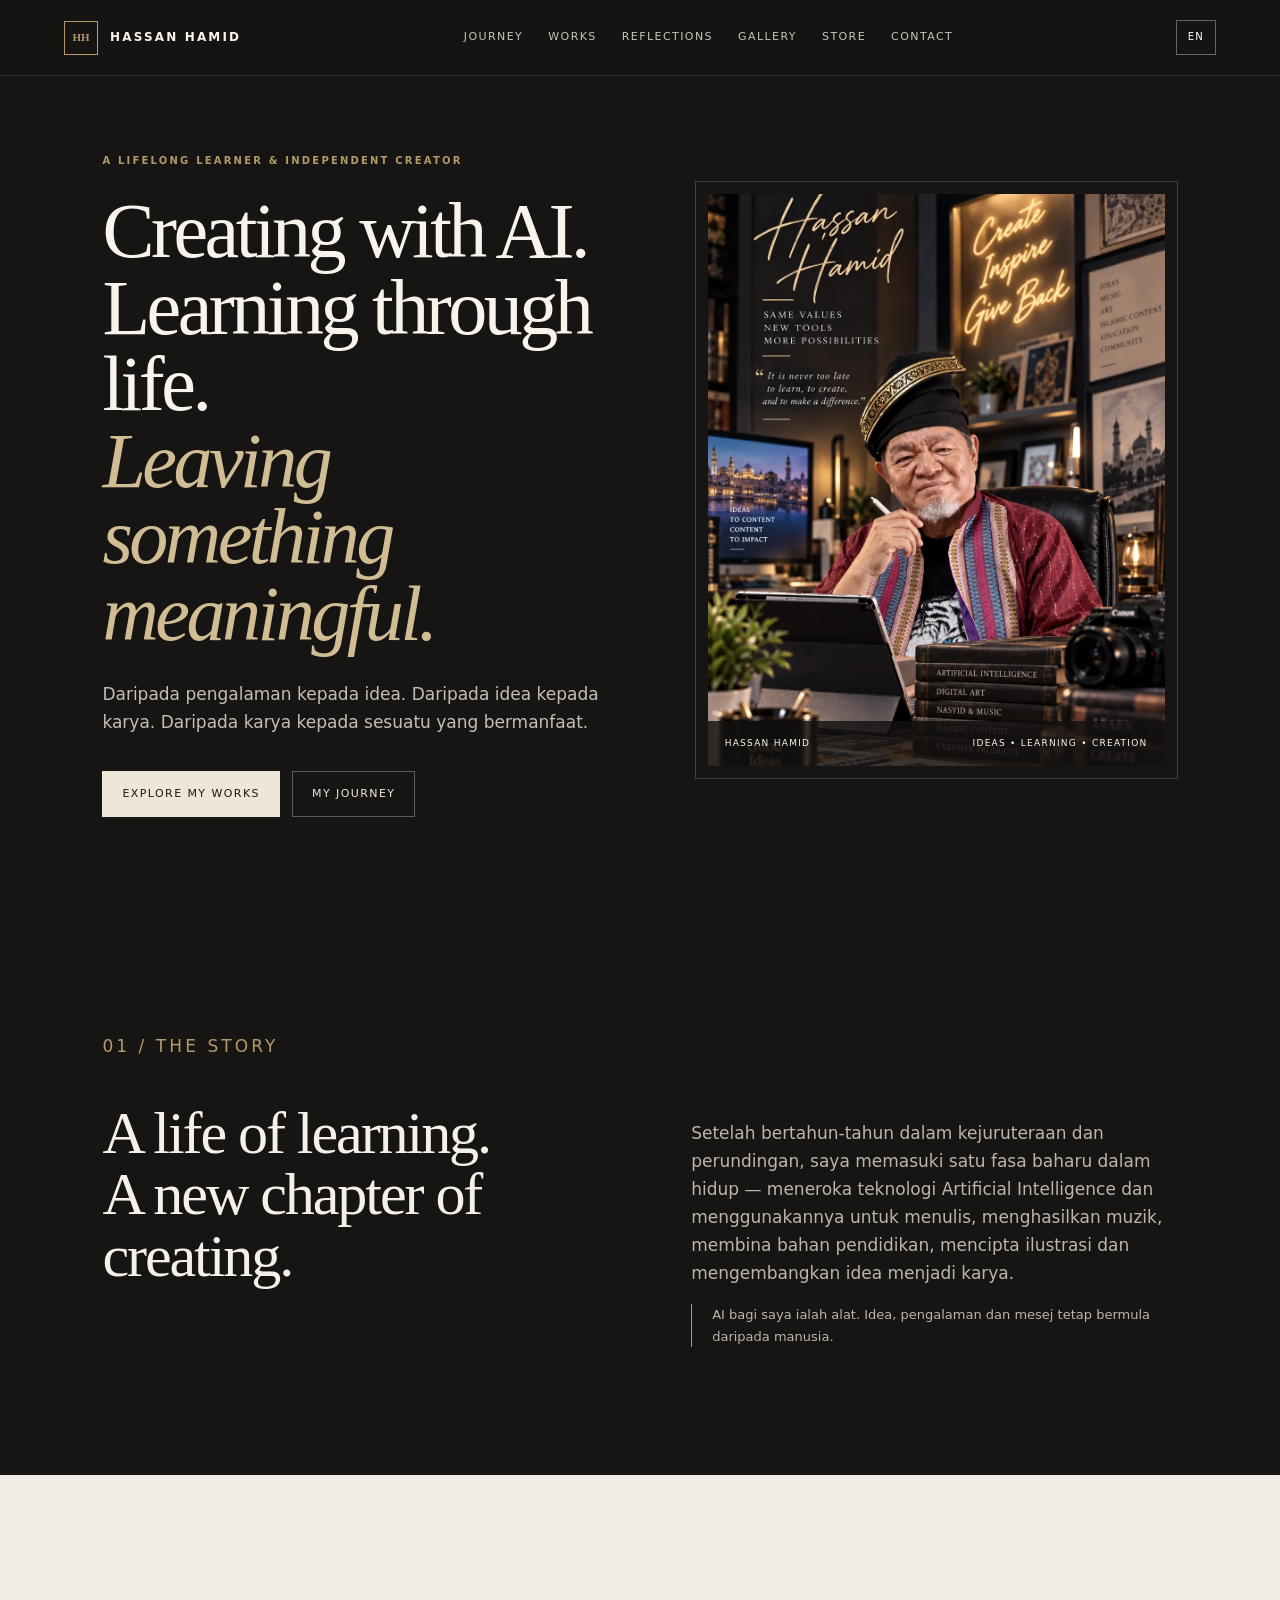
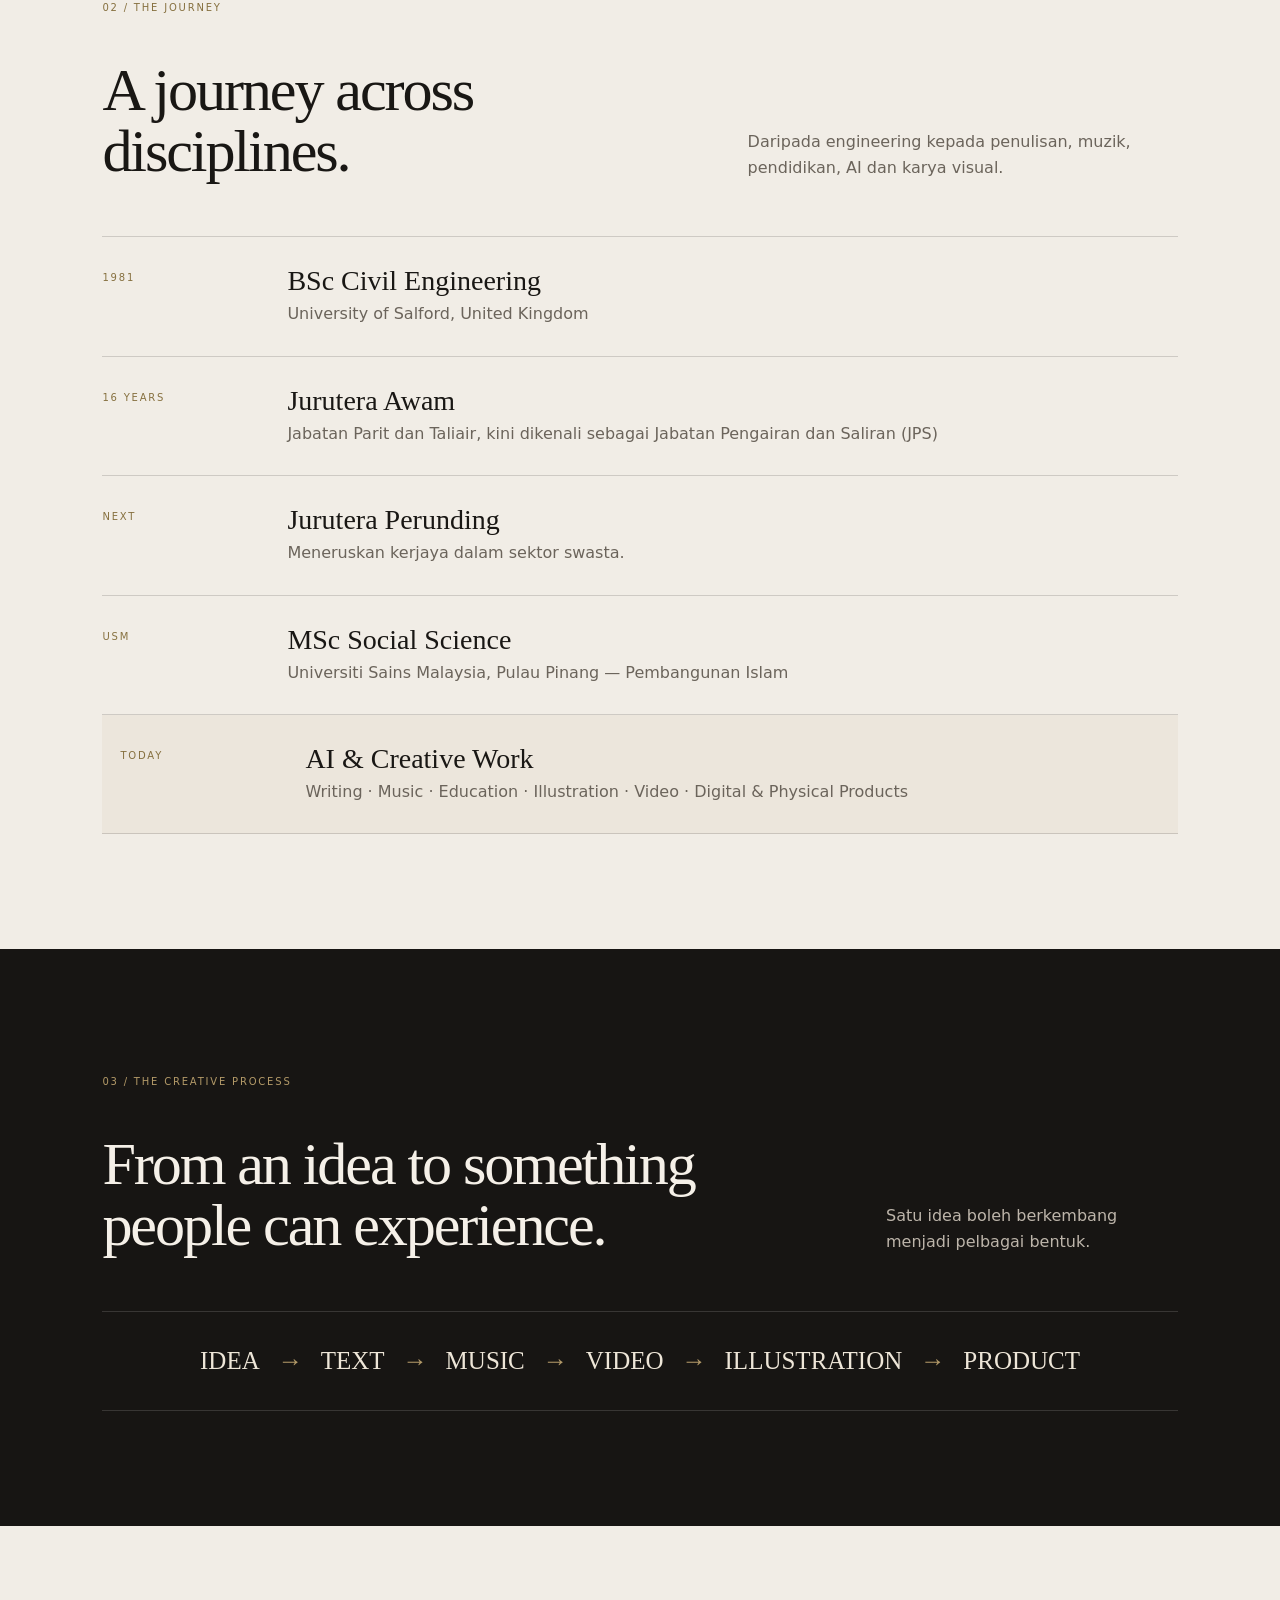
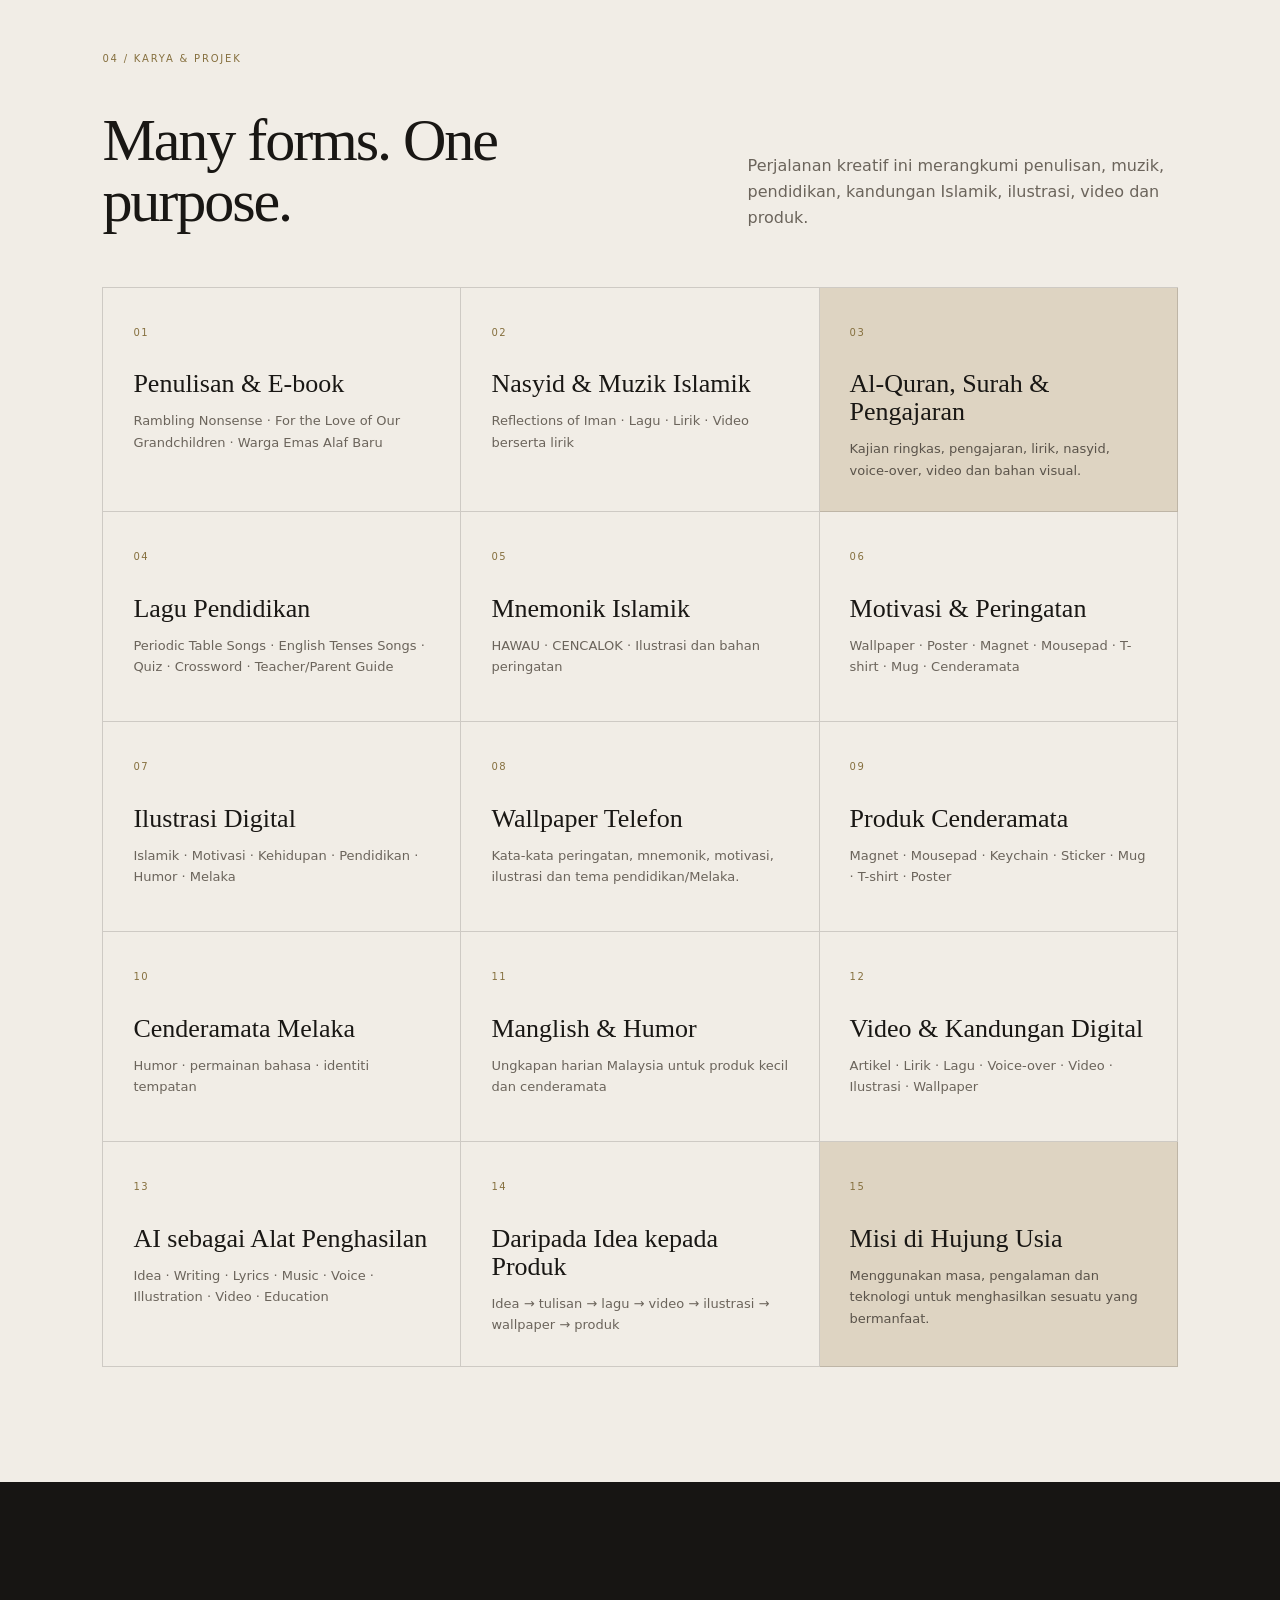
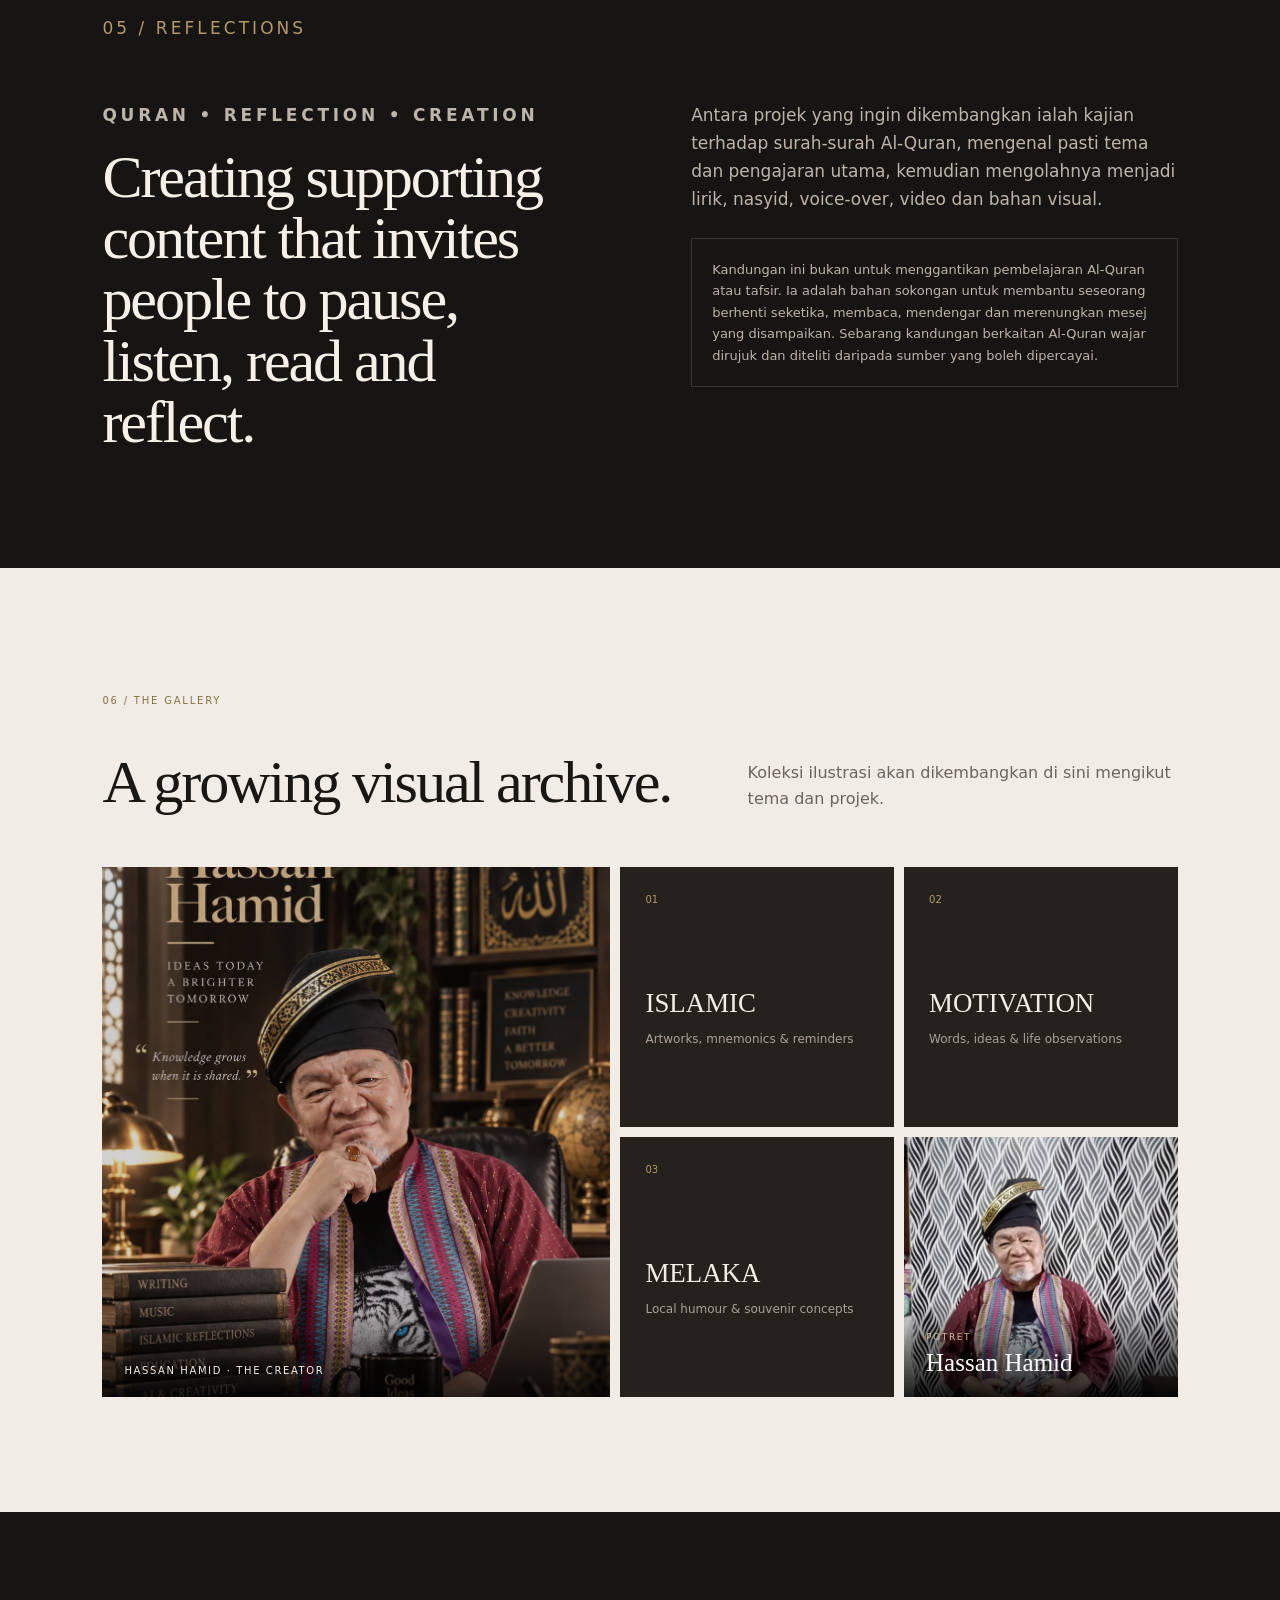
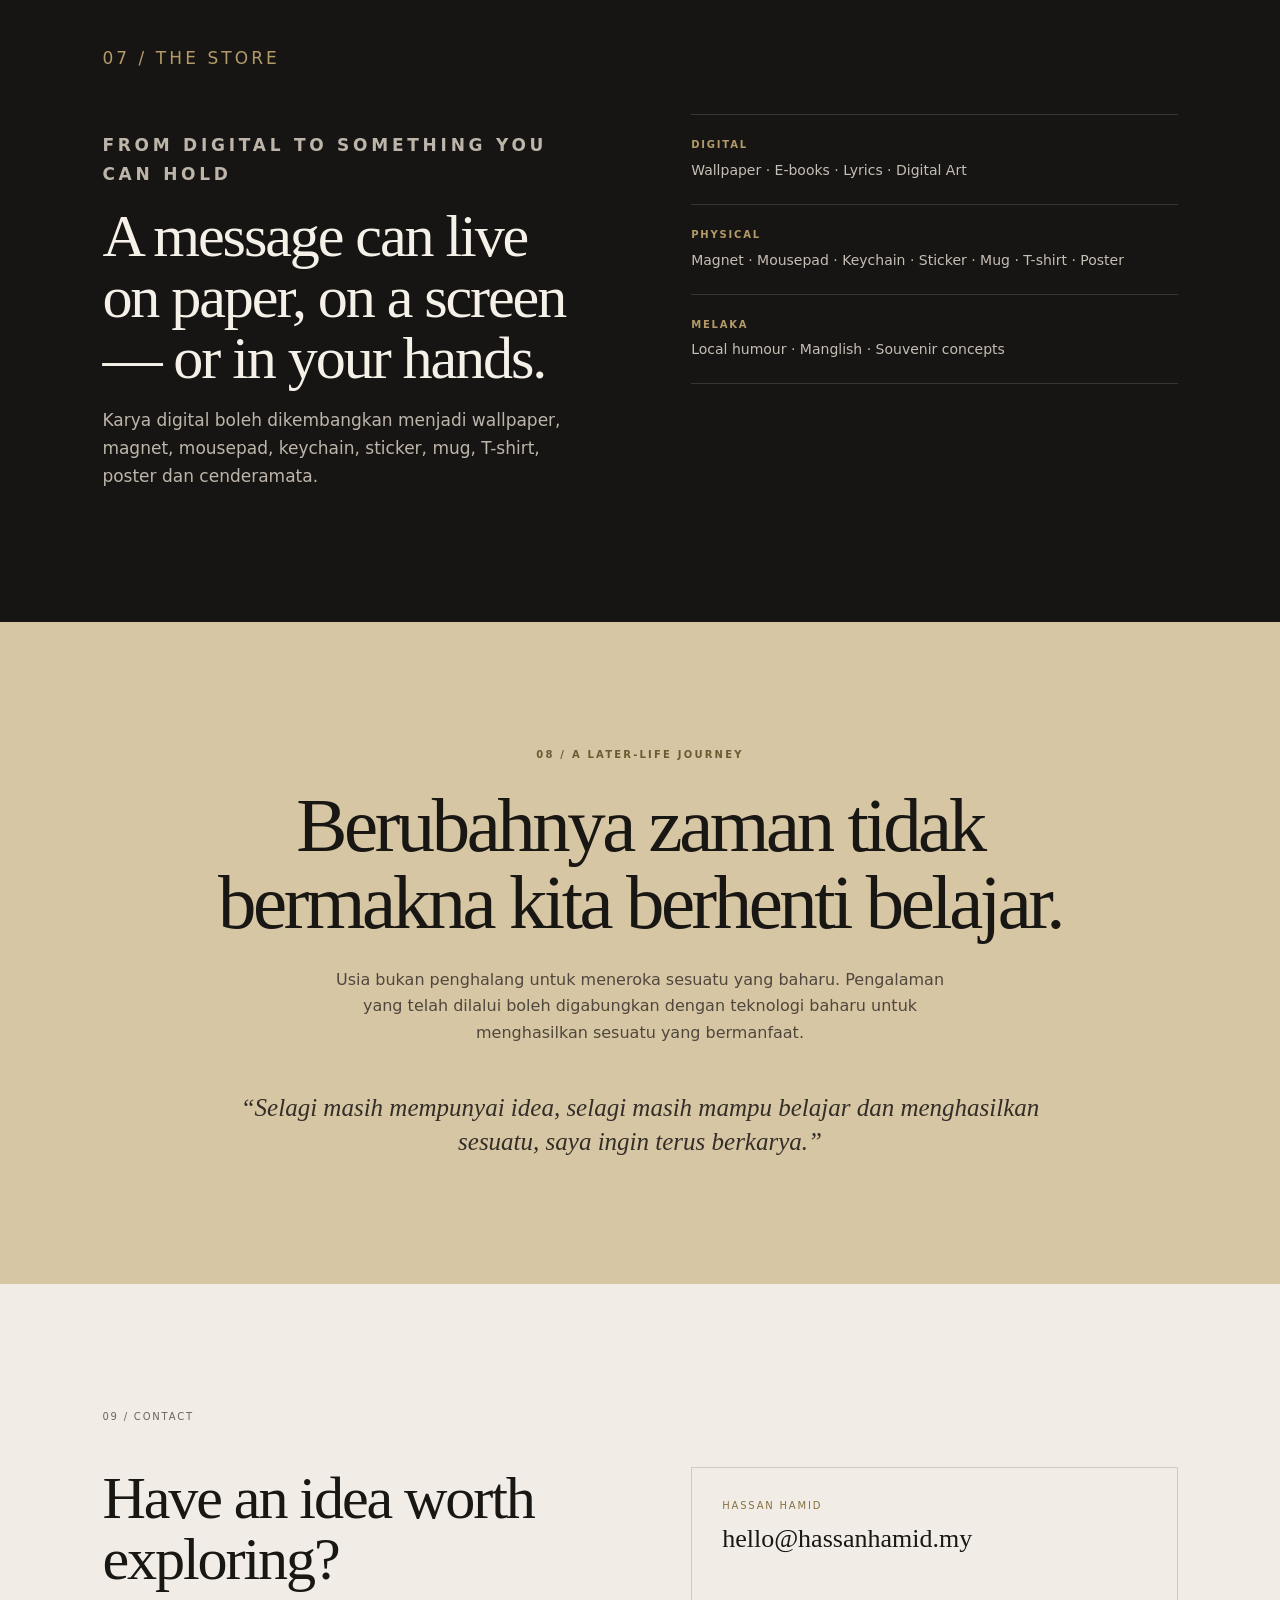
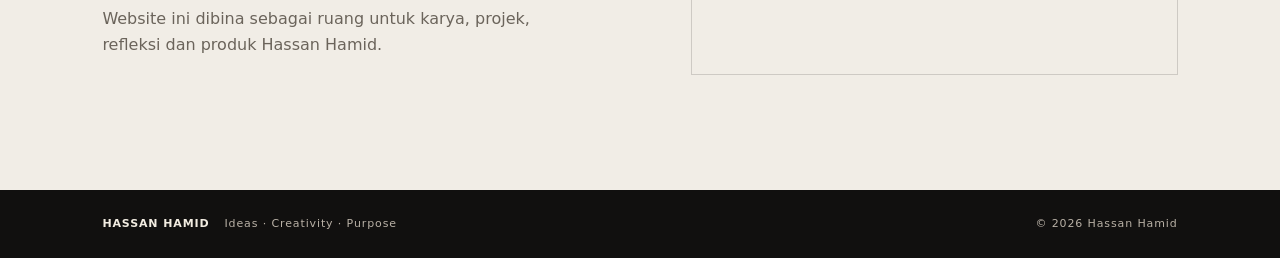
==== index.html @ bcdb4599 "Initial commit: hassanhamid.my static site Co-Authored-By: Claude Opus 5.5 <noreply@anthropic.com>" ====
<!doctype html>
<html lang="ms">
<head>
  <meta charset="utf-8">
  <meta name="viewport" content="width=device-width, initial-scale=1">
  <title>Hassan Hamid — Lifelong Learner &amp; Independent Creator</title>
  <meta name="description" content="A personal creative journey from engineering and lifelong learning to writing, music, Islamic reflections, AI-assisted creativity and meaningful products.">
  <meta name="theme-color" content="#171513">
  <meta name="author" content="Hassan Hamid">
  <link rel="canonical" href="https://hassanhamid.my/">
  <link rel="icon" href="assets/favicon.svg" type="image/svg+xml">

  <!-- Open Graph / social sharing -->
  <meta property="og:type" content="website">
  <meta property="og:site_name" content="Hassan Hamid">
  <meta property="og:title" content="Hassan Hamid — Lifelong Learner &amp; Independent Creator">
  <meta property="og:description" content="A personal creative journey from engineering and lifelong learning to writing, music, Islamic reflections, AI-assisted creativity and meaningful products.">
  <meta property="og:url" content="https://hassanhamid.my/">
  <meta property="og:image" content="https://hassanhamid.my/assets/og-image.jpg">
  <meta property="og:image:width" content="1200">
  <meta property="og:image:height" content="630">
  <meta property="og:image:alt" content="Hassan Hamid in his creative studio">
  <meta property="og:locale" content="ms_MY">
  <meta property="og:locale:alternate" content="en_GB">
  <meta name="twitter:card" content="summary_large_image">

  <link rel="stylesheet" href="styles.css">
  <script>document.documentElement.classList.add("js");</script>
  <script src="script.js" defer></script>
</head>
<body>
  <a class="skip-link" href="#main" data-i18n="skipLink">Langkau ke kandungan</a>

  <header class="site-header">
    <a class="brand" href="#top" aria-label="Hassan Hamid — Home">
      <span class="brand-mark" aria-hidden="true">HH</span>
      <span>HASSAN HAMID</span>
    </a>
    <nav class="nav" id="site-nav" aria-label="Main">
      <a href="#journey" data-i18n="navJourney">Journey</a>
      <a href="#works" data-i18n="navWorks">Works</a>
      <a href="#reflections" data-i18n="navReflections">Reflections</a>
      <a href="#gallery" data-i18n="navGallery">Gallery</a>
      <a href="#store" data-i18n="navStore">Store</a>
      <a href="#contact" data-i18n="navContact">Contact</a>
    </nav>
    <div class="header-actions">
      <button class="lang" id="langToggle" type="button" aria-label="Switch to English">EN</button>
      <button class="menu-toggle" id="menuToggle" type="button" aria-expanded="false" aria-controls="site-nav" aria-label="Open menu">
        <span></span><span></span>
      </button>
    </div>
  </header>

  <main id="main">
    <!-- ============ HERO ============ -->
    <section class="hero" id="top" aria-labelledby="hero-title">
      <div class="hero-copy reveal">
        <p class="eyebrow" data-i18n="heroEyebrow">A LIFELONG LEARNER &amp; INDEPENDENT CREATOR</p>
        <h1 id="hero-title" data-i18n="heroTitle">Creating with AI.<br>Learning through life.<br><em>Leaving something meaningful.</em></h1>
        <p class="hero-lead" data-i18n="heroLead">Daripada pengalaman kepada idea. Daripada idea kepada karya. Daripada karya kepada sesuatu yang bermanfaat.</p>
        <div class="hero-actions">
          <a class="btn btn-primary" href="#works" data-i18n="exploreWorks">Explore My Works</a>
          <a class="btn btn-ghost" href="#journey" data-i18n="myJourney">My Journey</a>
        </div>
      </div>
      <figure class="hero-portrait reveal">
        <div class="portrait-frame">
          <picture>
            <source srcset="assets/hassan-creative-studio.webp" type="image/webp">
            <img src="assets/hassan-creative-studio.png" width="1024" height="1536" fetchpriority="high"
                 alt="Hassan Hamid seated at his desk in a creative studio, holding a stylus, surrounded by books, a laptop and framed artwork"
                 data-i18n-alt="altHero">
          </picture>
          <figcaption class="portrait-caption">
            <span>HASSAN HAMID</span>
            <span data-i18n="portraitCaption">Ideas • Learning • Creation</span>
          </figcaption>
        </div>
      </figure>
    </section>

    <!-- ============ 01 · STORY ============ -->
    <section class="statement section-dark reveal" aria-labelledby="story-title">
      <p class="section-label">01 / <span data-i18n="labelStory">THE STORY</span></p>
      <div class="statement-grid">
        <h2 id="story-title" data-i18n="storyTitle">A life of learning.<br>A new chapter of creating.</h2>
        <div>
          <p data-i18n="storyText">Setelah bertahun-tahun dalam kejuruteraan dan perundingan, saya memasuki satu fasa baharu dalam hidup — meneroka teknologi Artificial Intelligence dan menggunakannya untuk menulis, menghasilkan muzik, membina bahan pendidikan, mencipta ilustrasi dan mengembangkan idea menjadi karya.</p>
          <p class="small-note" data-i18n="storyNote">AI bagi saya ialah alat. Idea, pengalaman dan mesej tetap bermula daripada manusia.</p>
        </div>
      </div>
    </section>

    <!-- ============ 02 · JOURNEY ============ -->
    <section class="section" id="journey" aria-labelledby="journey-title">
      <p class="section-label">02 / <span data-i18n="labelJourney">THE JOURNEY</span></p>
      <div class="section-heading">
        <h2 id="journey-title" data-i18n="journeyTitle">A journey across disciplines.</h2>
        <p data-i18n="journeyIntro">Daripada engineering kepada penulisan, muzik, pendidikan, AI dan karya visual.</p>
      </div>
      <!-- To add a milestone: copy one <li class="timeline-item"> and add its keys in script.js -->
      <ol class="timeline">
        <li class="timeline-item">
          <span class="year">1981</span>
          <div><h3>BSc Civil Engineering</h3><p>University of Salford, United Kingdom</p></div>
        </li>
        <li class="timeline-item">
          <span class="year" data-i18n="t2Year">16 YEARS</span>
          <div><h3 data-i18n="t2Title">Jurutera Awam</h3><p data-i18n="t2Desc">Jabatan Parit dan Taliair, kini dikenali sebagai Jabatan Pengairan dan Saliran (JPS)</p></div>
        </li>
        <li class="timeline-item">
          <span class="year" data-i18n="t3Year">NEXT</span>
          <div><h3 data-i18n="t3Title">Jurutera Perunding</h3><p data-i18n="consultingDesc">Meneruskan kerjaya dalam sektor swasta.</p></div>
        </li>
        <li class="timeline-item">
          <span class="year">USM</span>
          <div><h3>MSc Social Science</h3><p data-i18n="t4Desc">Universiti Sains Malaysia, Pulau Pinang — Pembangunan Islam</p></div>
        </li>
        <li class="timeline-item current">
          <span class="year" data-i18n="t5Year">TODAY</span>
          <div><h3>AI &amp; Creative Work</h3><p>Writing · Music · Education · Illustration · Video · Digital &amp; Physical Products</p></div>
        </li>
      </ol>
    </section>

    <!-- ============ 03 · PROCESS ============ -->
    <section class="process section-dark reveal" aria-labelledby="process-title">
      <p class="section-label">03 / <span data-i18n="labelProcess">THE CREATIVE PROCESS</span></p>
      <div class="section-heading">
        <h2 id="process-title" data-i18n="processTitle">From an idea to something people can experience.</h2>
        <p data-i18n="processIntro">Satu idea boleh berkembang menjadi pelbagai bentuk.</p>
      </div>
      <p class="process-line" aria-label="Idea, Text, Music, Video, Illustration, Product">
        <span>IDEA</span><i aria-hidden="true">→</i><span>TEXT</span><i aria-hidden="true">→</i><span>MUSIC</span><i aria-hidden="true">→</i><span>VIDEO</span><i aria-hidden="true">→</i><span>ILLUSTRATION</span><i aria-hidden="true">→</i><span>PRODUCT</span>
      </p>
    </section>

    <!-- ============ 04 · WORKS ============ -->
    <section class="section" id="works" aria-labelledby="works-title">
      <p class="section-label">04 / <span data-i18n="labelWorks">KARYA &amp; PROJEK</span></p>
      <div class="section-heading">
        <h2 id="works-title" data-i18n="worksTitle">Many forms. One purpose.</h2>
        <p data-i18n="worksIntro">Perjalanan kreatif ini merangkumi penulisan, muzik, pendidikan, kandungan Islamik, ilustrasi, video dan produk.</p>
      </div>
      <!--
        To add a work card, copy one <article class="work-card"> block, give it the next number,
        and add its keys (e.g. w16, w16p) to BOTH languages in script.js.
        Add class="featured" to highlight a card. Optional link inside the card:
        <a class="work-link" href="works/example.html" data-i18n="viewProject">Lihat projek</a>
      -->
      <div class="work-grid">
        <article class="work-card"><span>01</span><h3 data-i18n="w1">Penulisan &amp; E-book</h3><p>Rambling Nonsense · For the Love of Our Grandchildren · Warga Emas Alaf Baru</p></article>
        <article class="work-card"><span>02</span><h3 data-i18n="w2">Nasyid &amp; Muzik Islamik</h3><p data-i18n="w2p">Reflections of Iman · Lagu · Lirik · Video berserta lirik</p></article>
        <article class="work-card featured"><span>03</span><h3 data-i18n="w3">Al-Quran, Surah &amp; Pengajaran</h3><p data-i18n="w3p">Kajian ringkas, pengajaran, lirik, nasyid, voice-over, video dan bahan visual.</p></article>
        <article class="work-card"><span>04</span><h3 data-i18n="w4">Lagu Pendidikan</h3><p>Periodic Table Songs · English Tenses Songs · Quiz · Crossword · Teacher/Parent Guide</p></article>
        <article class="work-card"><span>05</span><h3 data-i18n="w5">Mnemonik Islamik</h3><p data-i18n="w5p">HAWAU · CENCALOK · Ilustrasi dan bahan peringatan</p></article>
        <article class="work-card"><span>06</span><h3 data-i18n="w6">Motivasi &amp; Peringatan</h3><p data-i18n="w6p">Wallpaper · Poster · Magnet · Mousepad · T-shirt · Mug · Cenderamata</p></article>
        <article class="work-card"><span>07</span><h3 data-i18n="w7">Ilustrasi Digital</h3><p data-i18n="w7p">Islamik · Motivasi · Kehidupan · Pendidikan · Humor · Melaka</p></article>
        <article class="work-card"><span>08</span><h3 data-i18n="w8">Wallpaper Telefon</h3><p data-i18n="w8p">Kata-kata peringatan, mnemonik, motivasi, ilustrasi dan tema pendidikan/Melaka.</p></article>
        <article class="work-card"><span>09</span><h3 data-i18n="w9">Produk Cenderamata</h3><p>Magnet · Mousepad · Keychain · Sticker · Mug · T-shirt · Poster</p></article>
        <article class="work-card"><span>10</span><h3 data-i18n="w10">Cenderamata Melaka</h3><p data-i18n="w10p">Humor · permainan bahasa · identiti tempatan</p></article>
        <article class="work-card"><span>11</span><h3 data-i18n="w11">Manglish &amp; Humor</h3><p data-i18n="w11p">Ungkapan harian Malaysia untuk produk kecil dan cenderamata</p></article>
        <article class="work-card"><span>12</span><h3 data-i18n="w12">Video &amp; Kandungan Digital</h3><p data-i18n="w12p">Artikel · Lirik · Lagu · Voice-over · Video · Ilustrasi · Wallpaper</p></article>
        <article class="work-card"><span>13</span><h3 data-i18n="w13">AI sebagai Alat Penghasilan</h3><p>Idea · Writing · Lyrics · Music · Voice · Illustration · Video · Education</p></article>
        <article class="work-card"><span>14</span><h3 data-i18n="w14">Daripada Idea kepada Produk</h3><p data-i18n="w14p">Idea → tulisan → lagu → video → ilustrasi → wallpaper → produk</p></article>
        <article class="work-card featured"><span>15</span><h3 data-i18n="w15">Misi di Hujung Usia</h3><p data-i18n="w15p">Menggunakan masa, pengalaman dan teknologi untuk menghasilkan sesuatu yang bermanfaat.</p></article>
      </div>
    </section>

    <!-- ============ 05 · REFLECTIONS ============ -->
    <section class="reflection section-dark reveal" id="reflections" aria-labelledby="reflection-title">
      <p class="section-label">05 / <span data-i18n="labelReflection">REFLECTIONS</span></p>
      <div class="reflection-grid">
        <div>
          <p class="eyebrow">QURAN • REFLECTION • CREATION</p>
          <h2 id="reflection-title" data-i18n="reflectionTitle">Creating supporting content that invites people to pause, listen, read and reflect.</h2>
        </div>
        <div>
          <p data-i18n="reflectionText">Antara projek yang ingin dikembangkan ialah kajian terhadap surah-surah Al-Quran, mengenal pasti tema dan pengajaran utama, kemudian mengolahnya menjadi lirik, nasyid, voice-over, video dan bahan visual.</p>
          <div class="notice" role="note" data-i18n="reflectionNotice">Kandungan ini bukan untuk menggantikan pembelajaran Al-Quran atau tafsir. Ia adalah bahan sokongan untuk membantu seseorang berhenti seketika, membaca, mendengar dan merenungkan mesej yang disampaikan. Sebarang kandungan berkaitan Al-Quran wajar dirujuk dan diteliti daripada sumber yang boleh dipercayai.</div>
        </div>
      </div>
    </section>

    <!-- ============ 06 · GALLERY ============ -->
    <section class="section" id="gallery" aria-labelledby="gallery-title">
      <p class="section-label">06 / <span data-i18n="labelGallery">THE GALLERY</span></p>
      <div class="section-heading">
        <h2 id="gallery-title" data-i18n="galleryTitle">A growing visual archive.</h2>
        <p data-i18n="galleryIntro">Koleksi ilustrasi akan dikembangkan di sini mengikut tema dan projek.</p>
      </div>
      <div class="gallery-placeholder">
        <figure class="gallery-tile portrait-tile">
          <picture>
            <source srcset="assets/hassan-classic-study.webp" type="image/webp">
            <img src="assets/hassan-classic-study.png" width="1024" height="1536" loading="lazy" decoding="async"
                 alt="Hassan Hamid at a wooden desk in a classic study, with books, a desk lamp and Islamic calligraphy behind him"
                 data-i18n-alt="altStudy">
          </picture>
          <figcaption>HASSAN HAMID · THE CREATOR</figcaption>
        </figure>
        <div class="gallery-tile"><div class="tile-number">01</div><h3>ISLAMIC</h3><p>Artworks, mnemonics &amp; reminders</p></div>
        <div class="gallery-tile"><div class="tile-number">02</div><h3>MOTIVATION</h3><p>Words, ideas &amp; life observations</p></div>
        <div class="gallery-tile"><div class="tile-number">03</div><h3>MELAKA</h3><p>Local humour &amp; souvenir concepts</p></div>
        <figure class="gallery-tile image-tile">
          <picture>
            <source srcset="assets/hassan-hamid.webp" type="image/webp">
            <img src="assets/hassan-hamid.jpg" width="1200" height="1600" loading="lazy" decoding="async"
                 alt="Photograph of Hassan Hamid wearing a songkok and a batik-trimmed jacket"
                 data-i18n-alt="altPortrait">
          </picture>
          <figcaption class="image-overlay"><small data-i18n="portraitLabel">POTRET</small><strong>Hassan Hamid</strong></figcaption>
        </figure>
      </div>
    </section>

    <!-- ============ 07 · STORE ============ -->
    <section class="store section-dark reveal" id="store" aria-labelledby="store-title">
      <p class="section-label">07 / <span data-i18n="labelStore">THE STORE</span></p>
      <div class="store-grid">
        <div>
          <p class="eyebrow">FROM DIGITAL TO SOMETHING YOU CAN HOLD</p>
          <h2 id="store-title" data-i18n="storeTitle">A message can live on paper, on a screen — or in your hands.</h2>
          <p data-i18n="storeText">Karya digital boleh dikembangkan menjadi wallpaper, magnet, mousepad, keychain, sticker, mug, T-shirt, poster dan cenderamata.</p>
        </div>
        <dl class="store-list">
          <div><dt>DIGITAL</dt><dd>Wallpaper · E-books · Lyrics · Digital Art</dd></div>
          <div><dt>PHYSICAL</dt><dd>Magnet · Mousepad · Keychain · Sticker · Mug · T-shirt · Poster</dd></div>
          <div><dt>MELAKA</dt><dd>Local humour · Manglish · Souvenir concepts</dd></div>
        </dl>
      </div>

      <!--
        STORE-READY: product cards go here. The grid stays hidden while empty.
        Copy this template for each real product (no prices or links until confirmed):

        <article class="product-card" data-category="physical">
          <img src="assets/products/example.webp" alt="Describe the product" loading="lazy" width="800" height="800">
          <div class="product-card-body">
            <small>Magnet</small>
            <h3>Product name</h3>
            <p>Short description.</p>
            <a href="https://link-to-shop" rel="noopener">View product</a>
          </div>
        </article>
      -->
      <div class="product-grid" id="store-products"></div>
    </section>

    <!-- ============ 08 · LEGACY ============ -->
    <section class="legacy reveal" aria-labelledby="legacy-title">
      <div class="legacy-inner">
        <p class="eyebrow">08 / A LATER-LIFE JOURNEY</p>
        <h2 id="legacy-title" data-i18n="legacyTitle">Berubahnya zaman tidak bermakna kita berhenti belajar.</h2>
        <p data-i18n="legacyText">Usia bukan penghalang untuk meneroka sesuatu yang baharu. Pengalaman yang telah dilalui boleh digabungkan dengan teknologi baharu untuk menghasilkan sesuatu yang bermanfaat.</p>
        <blockquote class="legacy-quote" data-i18n="legacyQuote">“Selagi masih mempunyai idea, selagi masih mampu belajar dan menghasilkan sesuatu, saya ingin terus berkarya.”</blockquote>
      </div>
    </section>

    <!-- ============ 09 · CONTACT ============ -->
    <section class="contact section" id="contact" aria-labelledby="contact-title">
      <p class="section-label">09 / <span data-i18n="labelContact">CONTACT</span></p>
      <div class="contact-grid">
        <div>
          <h2 id="contact-title" data-i18n="contactTitle">Have an idea worth exploring?</h2>
          <p data-i18n="contactText">Website ini dibina sebagai ruang untuk karya, projek, refleksi dan produk Hassan Hamid.</p>
        </div>
        <!-- TODO: hello@hassanhamid.my is a temporary placeholder. Replace with the confirmed email
             in the two places below (href + text). Add social links here only once confirmed. -->
        <address class="contact-card">
          <span>HASSAN HAMID</span>
          <a href="mailto:hello@hassanhamid.my">hello@hassanhamid.my</a>
        </address>
      </div>
    </section>
  </main>

  <footer class="footer">
    <div><strong>HASSAN HAMID</strong><span data-i18n="footerText">Ideas · Creativity · Purpose</span></div>
    <div>© <span id="year">2026</span> Hassan Hamid</div>
  </footer>
</body>
</html>
---- styles.css ----
/* ==========================================================================
   Hassan Hamid — styles.css
   Editorial · classic · digital gallery · personal legacy.
   Values are carried over from the approved build; only accessibility,
   mobile navigation and image handling have been added.
   ========================================================================== */

:root {
  --bg: #f1ede6;
  --paper: #faf8f3;
  --ink: #191714;
  --muted: #6b645b;          /* slightly deepened from #766f66 for AA contrast */
  --dark: #171513;
  --dark2: #211e1a;
  --gold: #b39a68;           /* gold on dark backgrounds */
  --gold-ink: #86703f;       /* gold for small text on ivory backgrounds */
  --gold-soft: #d0bd94;
  --line: rgba(25, 23, 20, .16);
  --lightline: rgba(255, 255, 255, .14);
  --header-h: 76px;
  --serif: Georgia, "Times New Roman", serif;
  --sans: Inter, ui-sans-serif, system-ui, -apple-system, BlinkMacSystemFont, "Segoe UI", sans-serif;
}

/* ---------- Base ---------- */
*, *::before, *::after { box-sizing: border-box; }
html { scroll-behavior: smooth; scroll-padding-top: var(--header-h); }
body {
  margin: 0;
  background: var(--bg);
  color: var(--ink);
  font-family: var(--sans);
  line-height: 1.65;
  -webkit-text-size-adjust: 100%;
}
a { color: inherit; text-decoration: none; }
img { max-width: 100%; display: block; }
picture { display: contents; }
body.menu-open { overflow: hidden; }

/* ---------- Accessibility ---------- */
.skip-link {
  position: absolute; left: 16px; top: -60px; z-index: 50;
  background: var(--gold); color: var(--dark);
  padding: 10px 16px; font-size: 12px; letter-spacing: .12em; text-transform: uppercase;
}
.skip-link:focus { top: 12px; }
:focus-visible { outline: 2px solid var(--gold); outline-offset: 3px; }
.section :focus-visible, .contact :focus-visible, .legacy :focus-visible { outline-color: var(--gold-ink); }
.visually-hidden {
  position: absolute !important; width: 1px; height: 1px; padding: 0; margin: -1px;
  overflow: hidden; clip: rect(0 0 0 0); white-space: nowrap; border: 0;
}

/* ---------- Header & navigation ---------- */
.site-header {
  position: fixed; z-index: 20; top: 0; left: 0; right: 0;
  height: var(--header-h);
  display: flex; align-items: center; justify-content: space-between; gap: 20px;
  padding: 0 5vw;
  background: rgba(23, 21, 19, .93);
  color: #f8f4ec;
  border-bottom: 1px solid rgba(255, 255, 255, .1);
  backdrop-filter: blur(14px);
  -webkit-backdrop-filter: blur(14px);
}
.brand { display: flex; gap: 12px; align-items: center; font-size: 12px; letter-spacing: .18em; font-weight: 700; }
.brand-mark {
  width: 34px; height: 34px; border: 1px solid var(--gold);
  display: grid; place-items: center;
  font-family: var(--serif); font-size: 11px; letter-spacing: 0; color: var(--gold);
}
.nav { display: flex; gap: 25px; font-size: 11px; text-transform: uppercase; letter-spacing: .13em; }
.nav a { opacity: .78; transition: opacity .2s, color .2s; }
.nav a:hover, .nav a:focus-visible { opacity: 1; color: #d7c59e; }
.header-actions { display: flex; align-items: center; gap: 10px; }
.lang {
  background: none; border: 1px solid rgba(255, 255, 255, .35); color: #fff;
  padding: 8px 11px; font: inherit; font-size: 10px; letter-spacing: .12em; cursor: pointer;
}
.lang:hover { border-color: var(--gold); color: #d7c59e; }

/* Mobile menu toggle (hidden on desktop) */
.menu-toggle {
  display: none;
  width: 40px; height: 34px; padding: 0;
  background: none; border: 1px solid rgba(255, 255, 255, .35); cursor: pointer;
  position: relative;
}
.menu-toggle span {
  position: absolute; left: 11px; right: 11px; height: 1px; background: #f8f4ec;
  transition: transform .3s ease, top .3s ease;
}
.menu-toggle span:nth-child(1) { top: 13px; }
.menu-toggle span:nth-child(2) { top: 20px; }
.menu-toggle[aria-expanded="true"] span:nth-child(1) { top: 16px; transform: rotate(45deg); }
.menu-toggle[aria-expanded="true"] span:nth-child(2) { top: 16px; transform: rotate(-45deg); }

/* ---------- Hero ---------- */
.hero {
  min-height: 100vh; min-height: 100svh;
  background: var(--dark); color: #f8f4ec;
  display: grid; grid-template-columns: 1.02fr .98fr; align-items: center;
  padding: 130px 8vw 70px; gap: 7vw;
}
.eyebrow { font-size: 10px; letter-spacing: .22em; text-transform: uppercase; color: var(--gold); font-weight: 700; }
.hero h1 { font: 400 clamp(48px, 6.1vw, 92px)/.98 var(--serif); margin: 24px 0 28px; letter-spacing: -.045em; }
.hero h1 em { color: var(--gold-soft); font-style: italic; }
.hero-lead { max-width: 560px; color: #c5beb5; font-size: 17px; }
.hero-actions { display: flex; flex-wrap: wrap; gap: 12px; margin-top: 35px; }
.btn {
  display: inline-block; padding: 13px 19px; font-size: 11px; letter-spacing: .13em;
  text-transform: uppercase; border: 1px solid rgba(255, 255, 255, .3);
  transition: background .25s, color .25s, border-color .25s;
}
.btn-primary { background: #eee6d7; color: #1b1815; border-color: #eee6d7; }
.btn-primary:hover { background: var(--gold-soft); border-color: var(--gold-soft); }
.btn-ghost { color: #eee6d7; }
.btn-ghost:hover { border-color: var(--gold); color: #d7c59e; }

.hero-portrait { justify-self: end; width: min(510px, 100%); margin: 0; }
.portrait-frame { position: relative; border: 1px solid rgba(255, 255, 255, .18); padding: 12px; }
.portrait-frame img {
  width: 100%; height: auto; aspect-ratio: 4 / 5; object-fit: cover; object-position: center 25%;
  filter: saturate(.8) contrast(1.02); background: var(--dark2);
}
.portrait-caption {
  position: absolute; bottom: 12px; left: 12px; right: 12px;
  padding: 15px 17px; display: flex; justify-content: space-between; gap: 12px;
  background: rgba(20, 18, 16, .82);
  font-size: 9px; letter-spacing: .14em; text-transform: uppercase;
}

/* ---------- Sections (shared) ---------- */
.section { padding: 115px 8vw; }
.section-dark { background: var(--dark); color: #f5f0e8; padding: 115px 8vw; }
.section-label { font-size: 10px; letter-spacing: .18em; text-transform: uppercase; color: var(--gold-ink); margin-bottom: 42px; }
.section-dark .section-label { color: var(--gold); }
.section-heading { display: flex; justify-content: space-between; align-items: end; gap: 50px; margin-bottom: 55px; }
.section-heading h2, .statement h2, .reflection h2, .store h2, .contact h2 {
  font: 400 clamp(38px, 4.7vw, 68px)/1.02 var(--serif); letter-spacing: -.035em; margin: 0;
}
.section-heading p { max-width: 430px; color: var(--muted); margin: 0; }
.section-dark .section-heading p { color: #bdb5aa; }
.statement-grid, .reflection-grid, .store-grid, .contact-grid { display: grid; grid-template-columns: 1fr 1fr; gap: 8vw; }
.statement p, .reflection p, .store p { color: #bdb5aa; max-width: 580px; font-size: 17px; }
.small-note { border-left: 1px solid var(--gold); padding-left: 20px; font-size: 13px !important; }

/* ---------- Journey / timeline ---------- */
.timeline { border-top: 1px solid var(--line); margin: 0; padding: 0; list-style: none; }
.timeline-item { display: grid; grid-template-columns: 150px 1fr; gap: 35px; padding: 28px 0; border-bottom: 1px solid var(--line); }
.timeline-item .year { font-size: 10px; letter-spacing: .18em; color: var(--gold-ink); padding-top: 5px; }
.timeline-item h3 { font: 400 28px var(--serif); margin: 0 0 4px; }
.timeline-item p { margin: 0; color: var(--muted); max-width: 700px; }
.timeline-item.current { background: rgba(179, 154, 104, .08); padding-left: 18px; padding-right: 18px; }

/* ---------- Creative process ---------- */
.process-line {
  display: flex; flex-wrap: wrap; align-items: center; justify-content: center; gap: 18px;
  border-top: 1px solid var(--lightline); border-bottom: 1px solid var(--lightline);
  padding: 35px 10px; margin: 0; list-style: none;
  color: #eee6d8; font: 400 clamp(16px, 2vw, 25px) var(--serif);
}
.process-line i { color: var(--gold); font-style: normal; }

/* ---------- Works ---------- */
.work-grid { display: grid; grid-template-columns: repeat(3, 1fr); border-top: 1px solid var(--line); border-left: 1px solid var(--line); }
.work-card { padding: 30px; border-right: 1px solid var(--line); border-bottom: 1px solid var(--line); min-height: 210px; transition: background .25s; }
.work-card:hover { background: #e9e3d9; }
.work-card.featured { background: #ded4c2; }
.work-card > span { font-size: 10px; color: var(--gold-ink); letter-spacing: .15em; }
.work-card h3 { font: 400 26px/1.08 var(--serif); margin: 26px 0 12px; }
.work-card p { font-size: 13px; color: var(--muted); margin: 0; }
.work-card.featured p { color: #5a534a; }
/* Optional link inside a work card, for when a project page/product exists */
.work-card .work-link { display: inline-block; margin-top: 16px; font-size: 10px; letter-spacing: .15em; text-transform: uppercase; border-bottom: 1px solid var(--gold); }

/* ---------- Reflections ---------- */
.notice { margin-top: 25px; border: 1px solid var(--lightline); padding: 20px; color: #bdb5aa; font-size: 13px; }

/* ---------- Gallery ---------- */
.gallery-placeholder { display: grid; grid-template-columns: 1.3fr .7fr .7fr; grid-template-rows: 260px 260px; gap: 10px; }
.gallery-tile { background: #25211d; color: #f3eee6; padding: 25px; position: relative; overflow: hidden; margin: 0; }
.gallery-tile h3 { font: 400 clamp(22px, 2.1vw, 30px)/1.1 var(--serif); margin: 0; overflow-wrap: anywhere; }
.gallery-tile p { font-size: 12px; color: #aaa198; }
.portrait-tile { grid-row: span 2; padding: 0; }
.portrait-tile img { position: absolute; inset: 0; height: 100%; width: 100%; object-fit: cover; object-position: center 35%; filter: grayscale(.18); opacity: .8; }
.portrait-tile figcaption {
  position: absolute; left: 0; right: 0; bottom: 0; padding: 48px 22px 18px;
  background: linear-gradient(transparent, rgba(0, 0, 0, .78));
  font-size: 10px; letter-spacing: .16em;
}
.tile-number { font-size: 10px; color: var(--gold); margin-bottom: 80px; }

.image-tile { padding: 0; min-height: 260px; }
.image-tile img { position: absolute; inset: 0; width: 100%; height: 100%; object-fit: cover; object-position: center 20%; filter: saturate(.85); }
.image-overlay {
  position: absolute; left: 0; right: 0; bottom: 0;
  padding: 28px 22px 20px;
  background: linear-gradient(transparent, rgba(0, 0, 0, .86));
  display: flex; flex-direction: column; gap: 5px;
}
.image-overlay small { font-size: 9px; letter-spacing: .18em; color: var(--gold-soft); }
.image-overlay strong { font: 400 25px var(--serif); color: #fff; }

/* ---------- Store ---------- */
.store-list { border-top: 1px solid var(--lightline); margin: 0; }
.store-list div { padding: 22px 0; border-bottom: 1px solid var(--lightline); }
.store-list dt { display: block; color: var(--gold); font-size: 10px; letter-spacing: .18em; margin-bottom: 5px; font-weight: 700; }
.store-list dd { margin: 0; color: #c5beb5; font-size: 14px; }

/* Store-ready: product cards (not rendered until products are added — see README) */
.product-grid { display: grid; grid-template-columns: repeat(auto-fill, minmax(220px, 1fr)); gap: 10px; margin-top: 60px; }
.product-grid:empty { display: none; }
.product-card { border: 1px solid var(--lightline); background: var(--dark2); display: flex; flex-direction: column; }
.product-card img { width: 100%; aspect-ratio: 1 / 1; object-fit: cover; }
.product-card-body { padding: 20px; display: flex; flex-direction: column; gap: 6px; }
.product-card-body small { font-size: 9px; letter-spacing: .18em; color: var(--gold); text-transform: uppercase; }
.product-card-body h3 { font: 400 22px/1.15 var(--serif); margin: 0; }
.product-card-body p { font-size: 13px; color: #bdb5aa; margin: 0; }
.product-card-body a { margin-top: 10px; align-self: flex-start; font-size: 10px; letter-spacing: .15em; text-transform: uppercase; border-bottom: 1px solid var(--gold); }

/* ---------- Legacy ---------- */
.legacy { background: #d7c6a4; padding: 125px 8vw; text-align: center; }
.legacy .eyebrow { color: #6e5a30; }
.legacy-inner { max-width: 950px; margin: auto; }
.legacy h2 { font: 400 clamp(42px, 6vw, 78px)/1 var(--serif); letter-spacing: -.045em; margin: 25px 0; }
.legacy p { max-width: 650px; margin: 0 auto; color: #4f473d; }
.legacy-quote { font: italic 25px/1.35 var(--serif); max-width: 800px; margin: 45px auto 0; color: #332e28; }

/* ---------- Contact ---------- */
.contact p { color: var(--muted); max-width: 520px; }
.contact-card { border: 1px solid var(--line); padding: 30px; display: flex; flex-direction: column; align-items: flex-start; gap: 9px; font-style: normal; }
.contact-card span { font-size: 10px; letter-spacing: .18em; color: var(--gold-ink); }
.contact-card a { font: 400 26px var(--serif); word-break: break-word; border-bottom: 1px solid transparent; transition: border-color .2s; }
.contact-card a:hover { border-color: var(--gold); }

/* ---------- Footer ---------- */
.footer { background: #11100f; color: #b9b1a6; padding: 25px 8vw; display: flex; justify-content: space-between; gap: 20px; font-size: 11px; letter-spacing: .08em; }
.footer strong { color: #f2ece1; margin-right: 15px; }

/* ---------- Reveal animation ----------
   Only hidden when JS is running (html.js), so content is never lost. */
.js .reveal { opacity: 0; transform: translateY(20px); transition: opacity .8s ease, transform .8s ease; }
.js .reveal.visible { opacity: 1; transform: none; }

@media (prefers-reduced-motion: reduce) {
  html { scroll-behavior: auto; }
  .js .reveal { opacity: 1; transform: none; transition: none; }
  *, *::before, *::after { transition-duration: .01ms !important; }
}

/* ==========================================================================
   Tablet & below
   ========================================================================== */
@media (max-width: 900px) {
  :root { --header-h: 68px; }
  .menu-toggle { display: block; }
  .nav {
    /* The header's backdrop-filter makes it the containing block, so size explicitly */
    position: fixed; top: var(--header-h); left: 0; right: 0;
    height: calc(100vh - var(--header-h)); height: calc(100dvh - var(--header-h));
    flex-direction: column; gap: 0;
    padding: 30px 6vw 40px;
    background: var(--dark);
    font: 400 30px/1.2 var(--serif); text-transform: none; letter-spacing: -.01em;
    overflow-y: auto;
    opacity: 0; visibility: hidden; transform: translateY(-8px);
    transition: opacity .3s ease, transform .3s ease, visibility 0s linear .3s;
  }
  .nav.open { opacity: 1; visibility: visible; transform: none; transition: opacity .3s ease, transform .3s ease; }
  .nav a { opacity: 1; padding: 16px 0; border-bottom: 1px solid var(--lightline); }

  .hero { grid-template-columns: 1fr; padding: 120px 6vw 60px; gap: 45px; }
  .hero-portrait { justify-self: start; max-width: 520px; }
  .section, .section-dark { padding: 85px 6vw; }
  .legacy { padding: 95px 6vw; }
  .statement-grid, .reflection-grid, .store-grid, .contact-grid { grid-template-columns: 1fr; gap: 35px; }
  .section-heading { display: block; }
  .section-heading p { margin-top: 18px; }
  .work-grid { grid-template-columns: 1fr 1fr; }
  .gallery-placeholder { grid-template-columns: 1fr 1fr; grid-template-rows: 420px 220px 220px; }
  .portrait-tile { grid-column: span 2; grid-row: auto; }
  .image-tile { min-height: 220px; }
  .footer { padding: 22px 6vw; display: block; }
  .footer div + div { margin-top: 8px; }
}

/* ==========================================================================
   Mobile
   ========================================================================== */
@media (max-width: 560px) {
  .site-header { padding: 0 16px; }
  .hero { padding: 108px 16px 56px; }
  .section, .section-dark, .legacy { padding: 72px 16px; }
  .footer { padding: 22px 16px; }
  .hero h1 { font-size: 46px; }
  .hero-lead { font-size: 15px; }
  .hero-actions .btn { flex: 1 1 auto; text-align: center; }
  .work-grid { grid-template-columns: 1fr; }
  .work-card { min-height: 0; padding: 26px 22px; }
  .work-card h3 { margin-top: 18px; }
  .gallery-placeholder { display: block; }
  .gallery-tile { min-height: 210px; margin-bottom: 10px; }
  .portrait-tile { height: 440px; }
  .image-tile { height: 380px; }
  .process-line { gap: 10px; font-size: 16px; }
  .timeline-item { grid-template-columns: 85px 1fr; gap: 12px; }
  .timeline-item h3 { font-size: 23px; }
  .legacy-quote { font-size: 21px; }
  .contact-card a { font-size: 22px; }
}

@media (max-width: 360px) {
  .brand > span:last-child { display: none; }
  .hero h1 { font-size: 40px; }
}
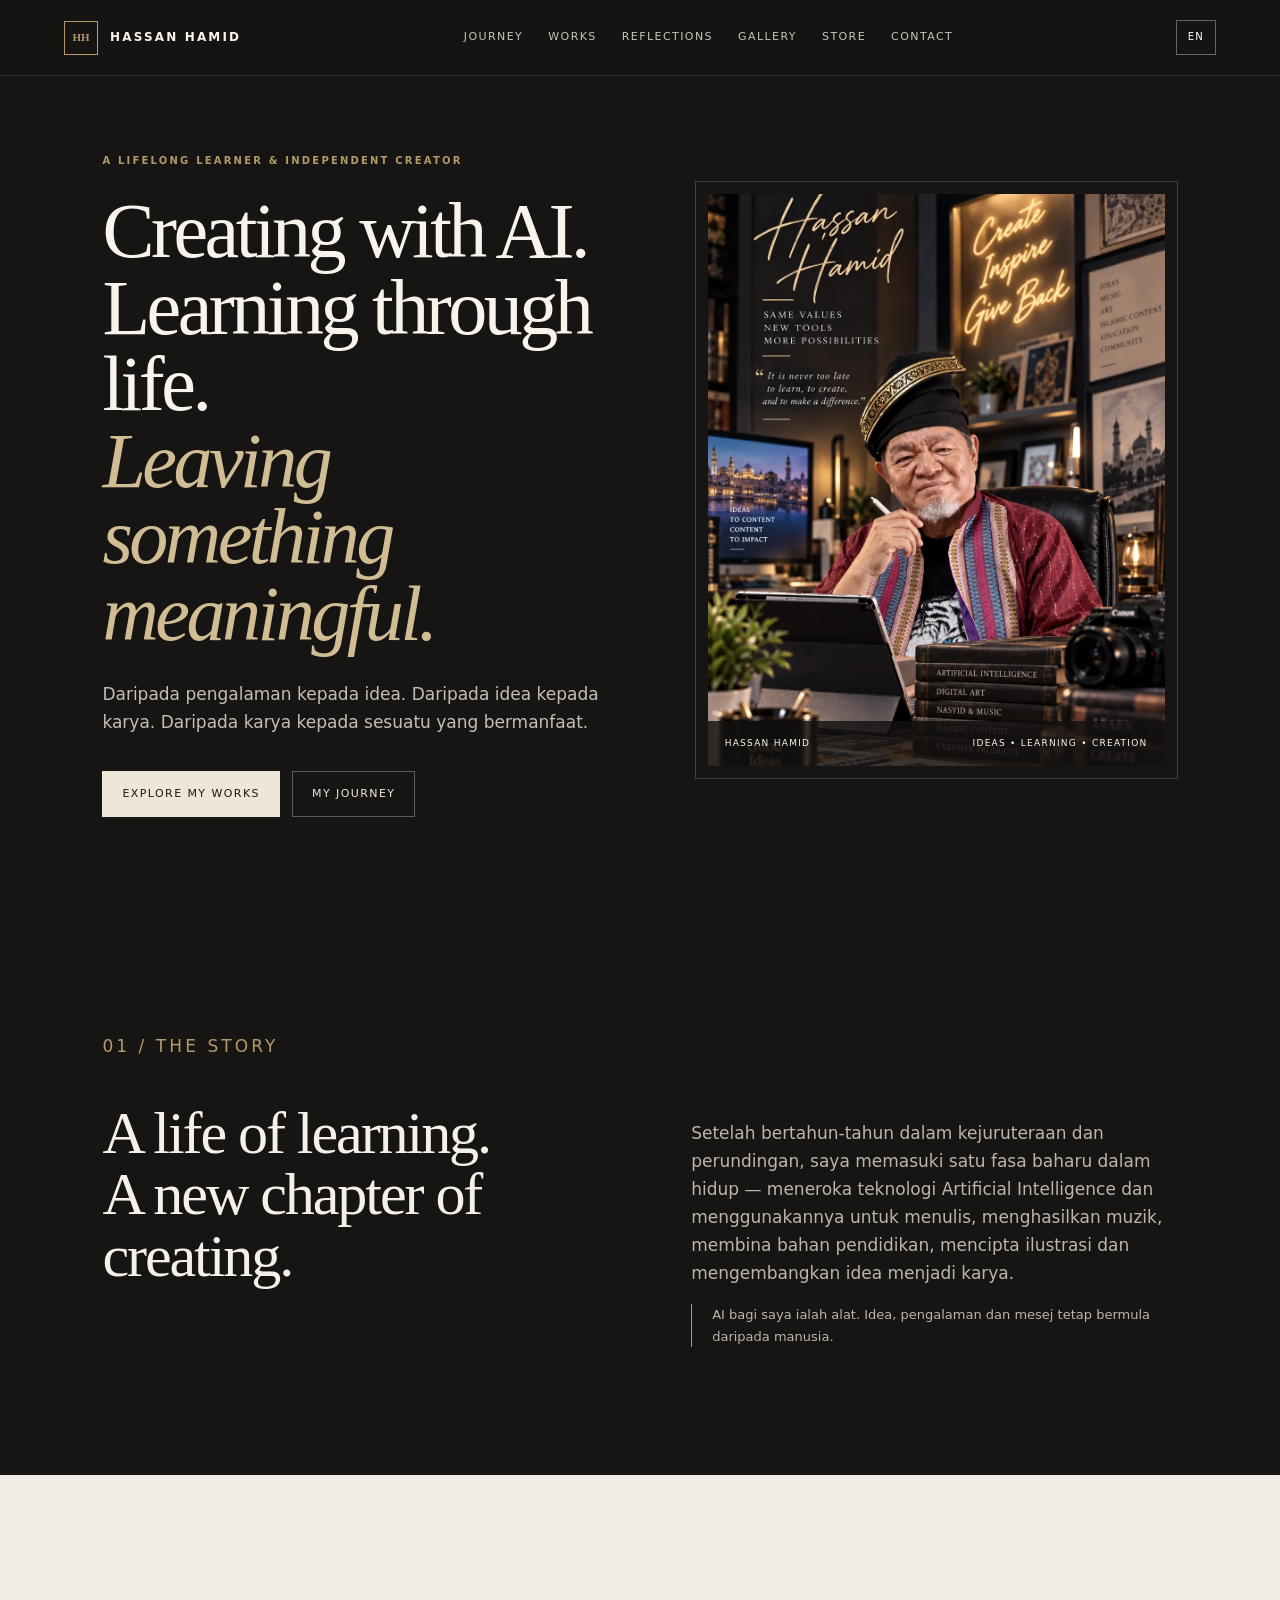
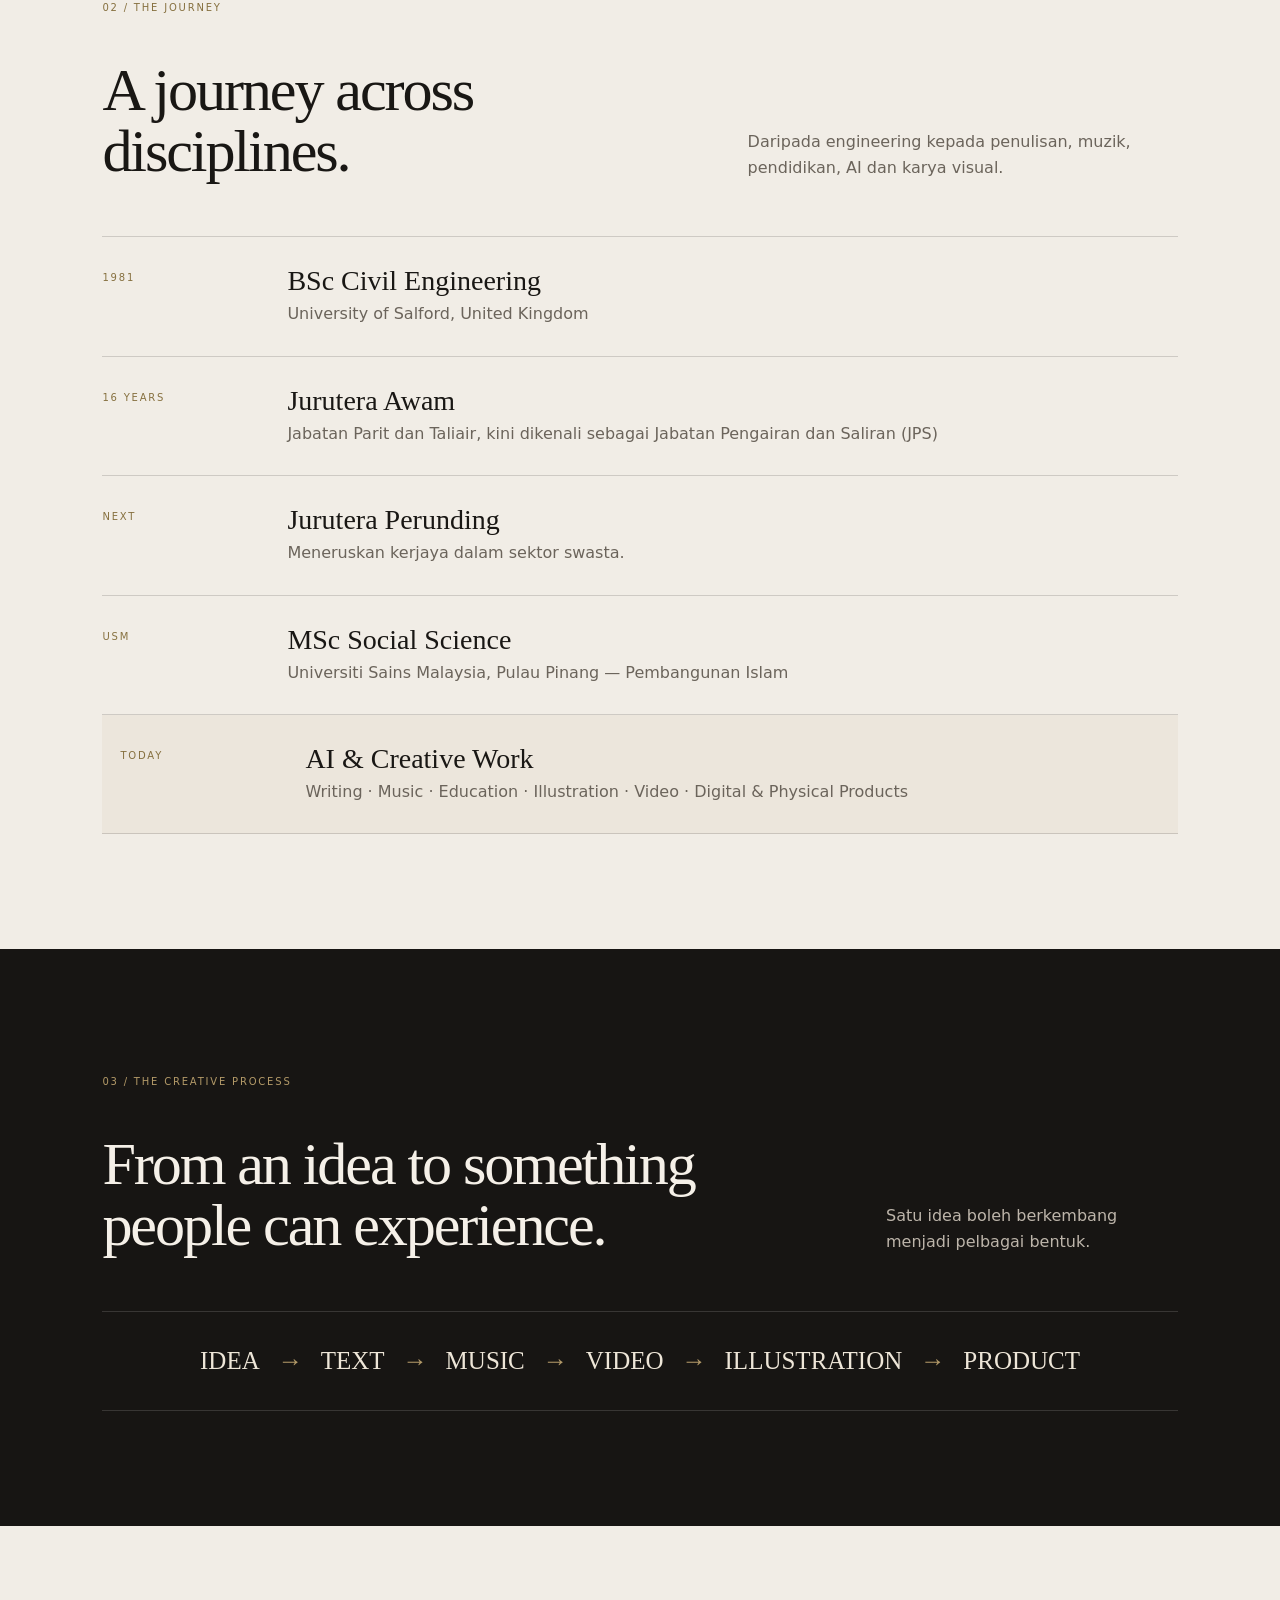
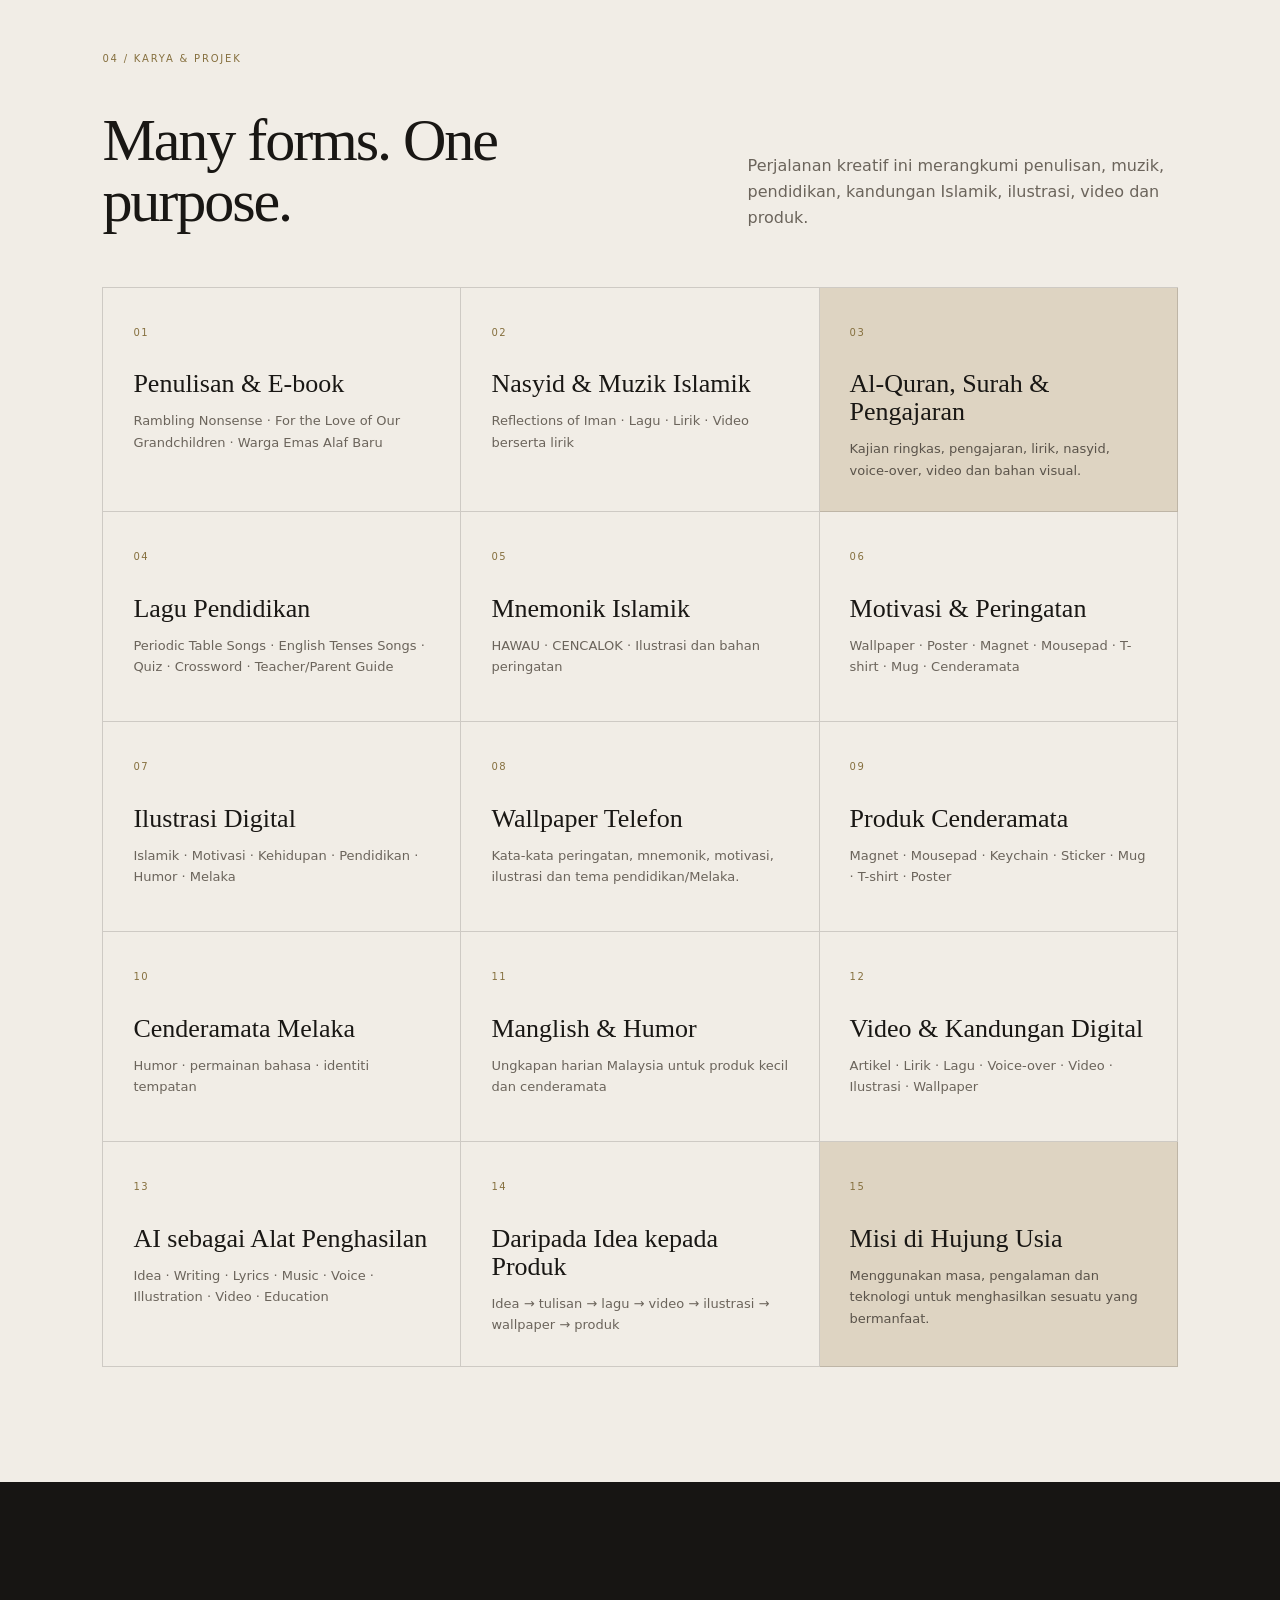
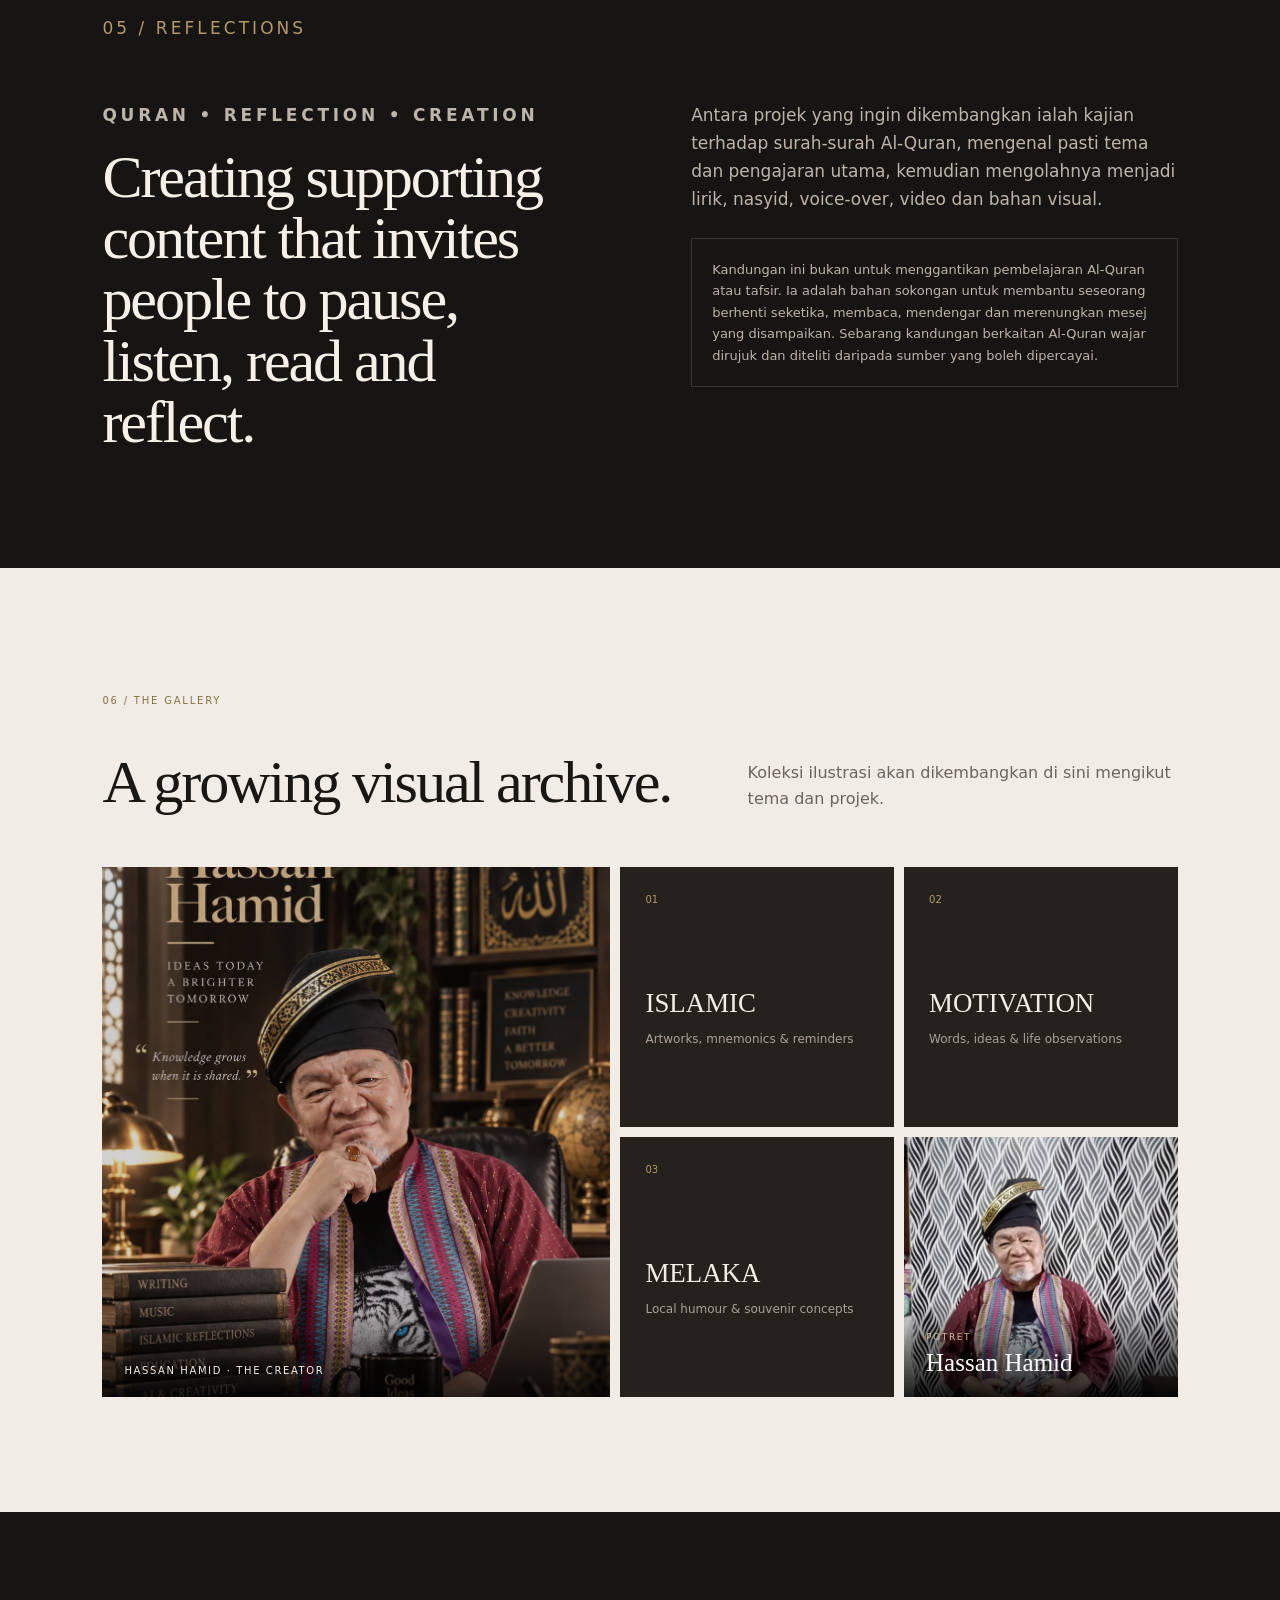
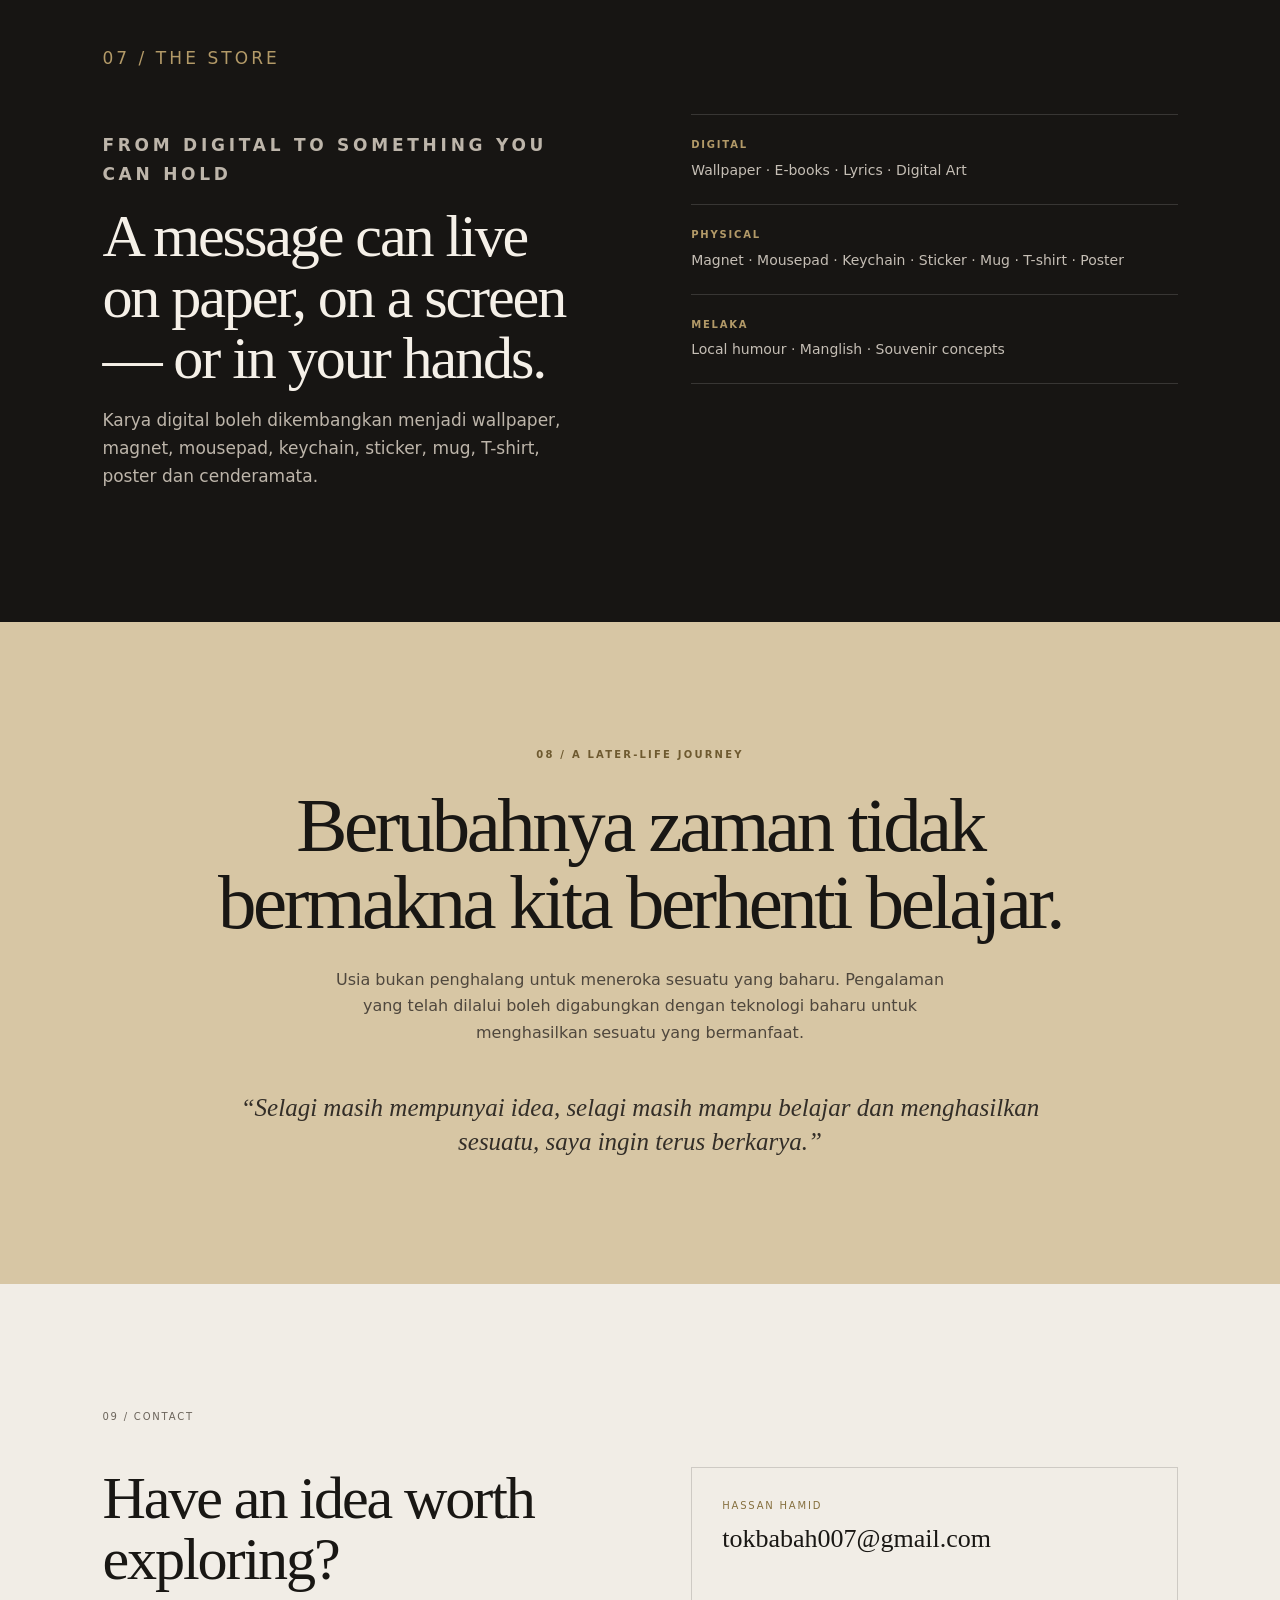
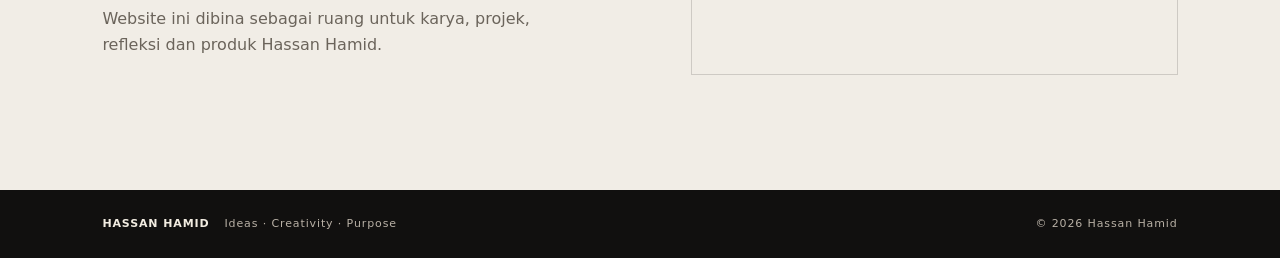
==== commit d39c8345: "Set contact email to tokbabah007@gmail.com Co-Authored-By: Claude Opus 5.5 <noreply@anthropic.com>" ====
--- a/index.html
+++ b/index.html
@@ -266,11 +266,10 @@
           <h2 id="contact-title" data-i18n="contactTitle">Have an idea worth exploring?</h2>
           <p data-i18n="contactText">Website ini dibina sebagai ruang untuk karya, projek, refleksi dan produk Hassan Hamid.</p>
         </div>
-        <!-- TODO: hello@hassanhamid.my is a temporary placeholder. Replace with the confirmed email
-             in the two places below (href + text). Add social links here only once confirmed. -->
+        <!-- Contact email: change it in both places below (href + text). Add social links here only once confirmed. -->
         <address class="contact-card">
           <span>HASSAN HAMID</span>
-          <a href="mailto:hello@hassanhamid.my">hello@hassanhamid.my</a>
+          <a href="mailto:tokbabah007@gmail.com">tokbabah007@gmail.com</a>
         </address>
       </div>
     </section>
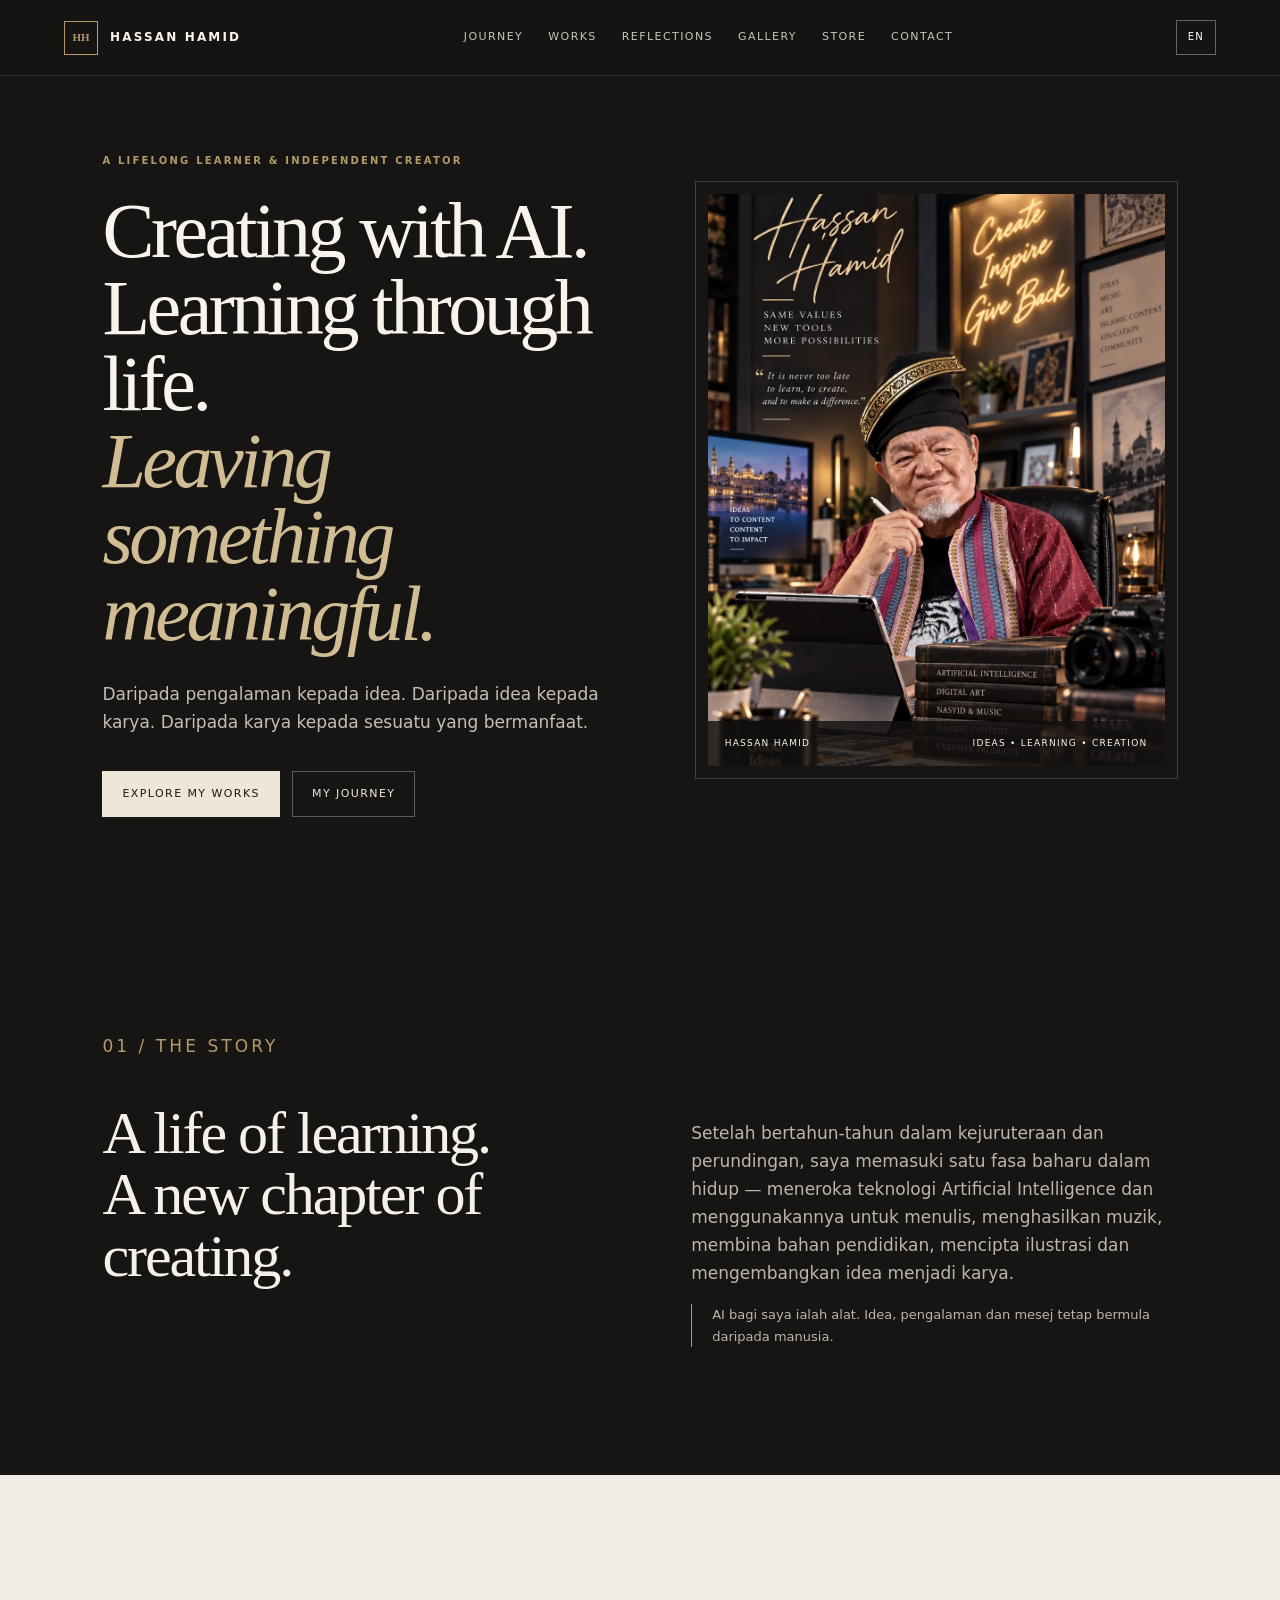
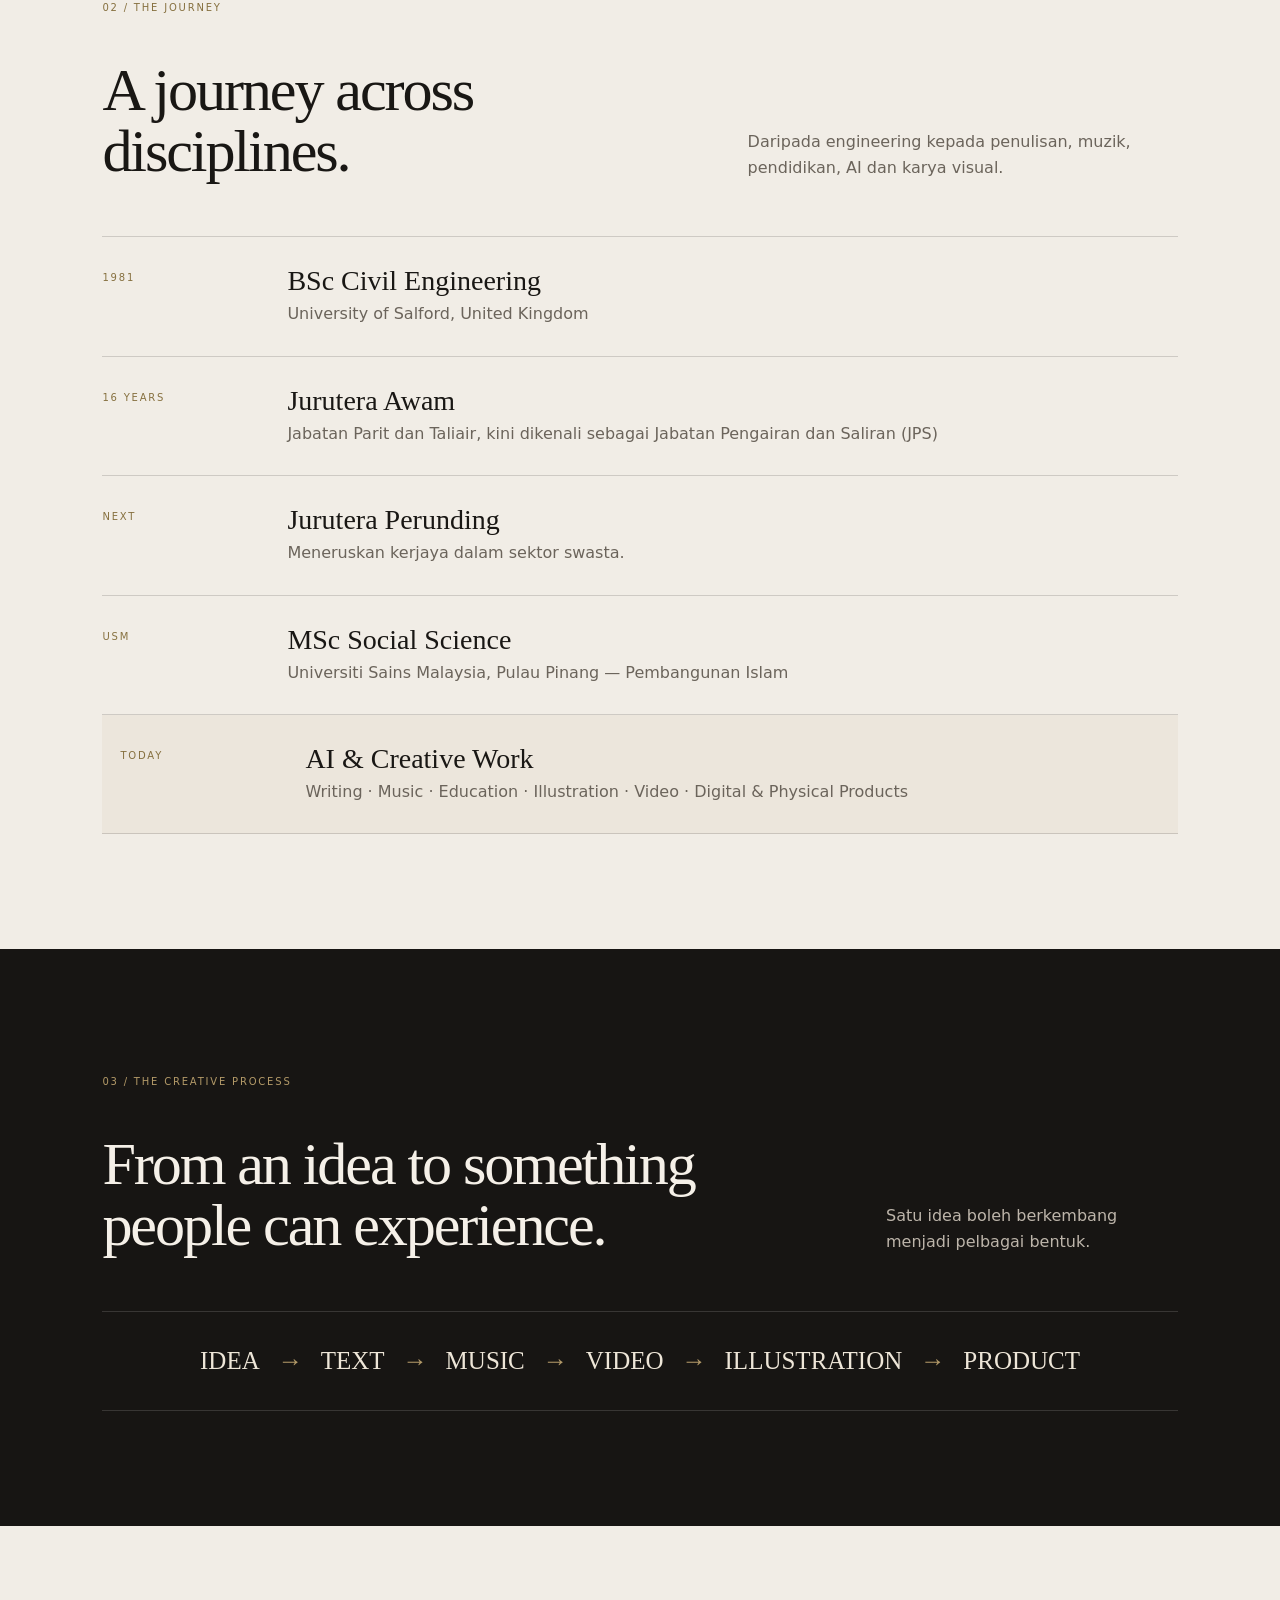
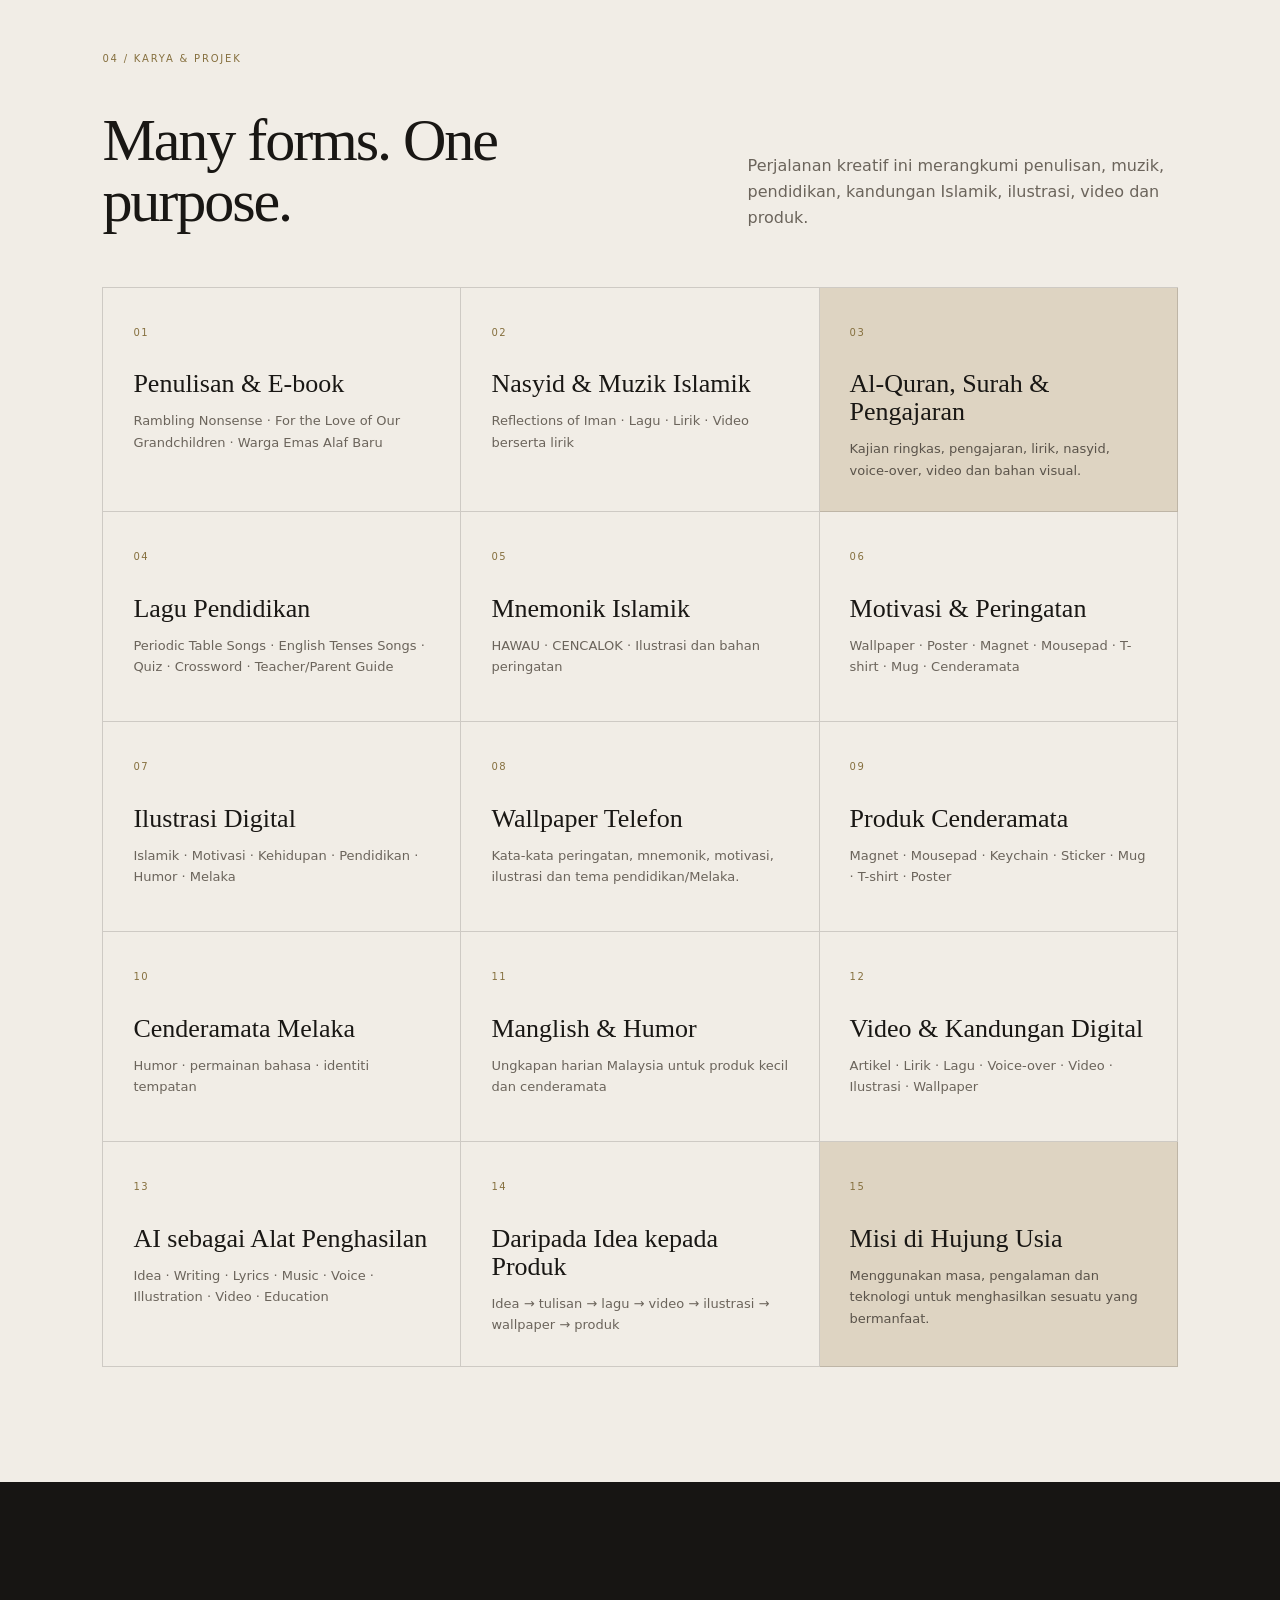
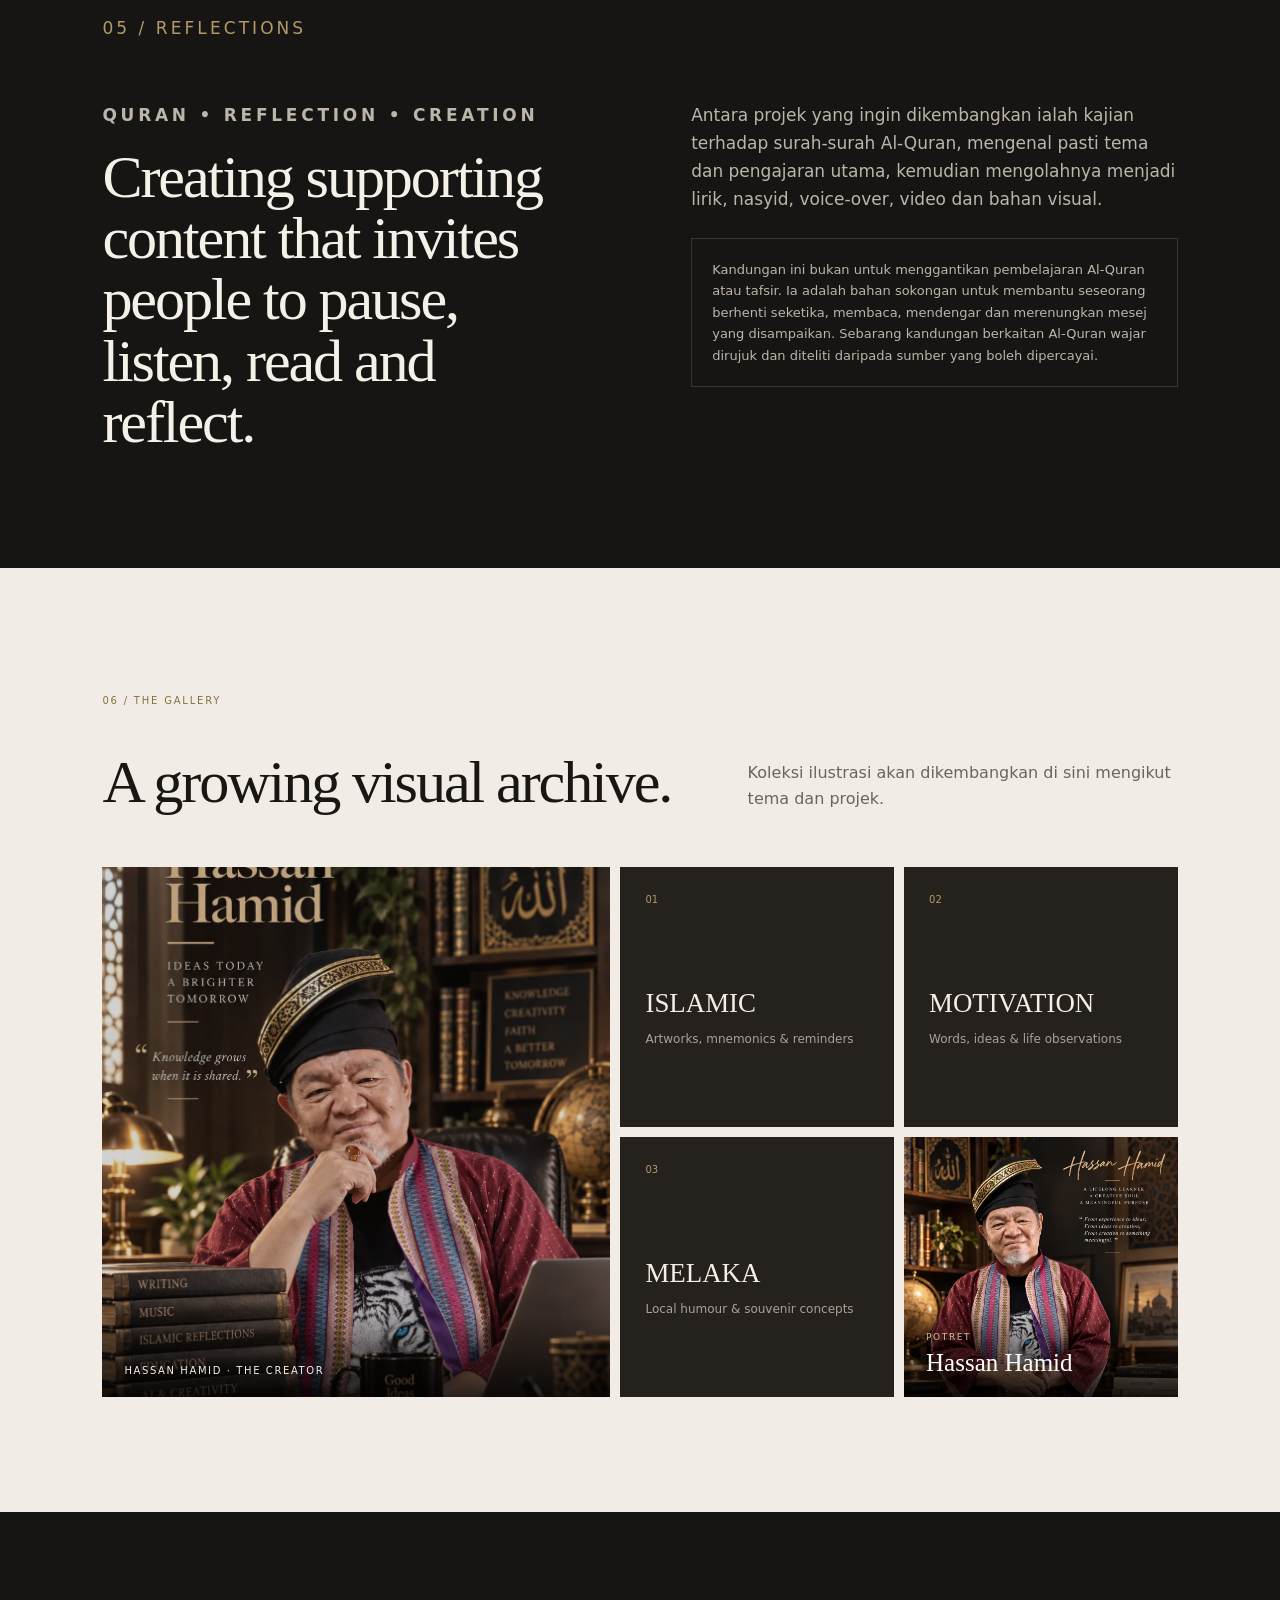
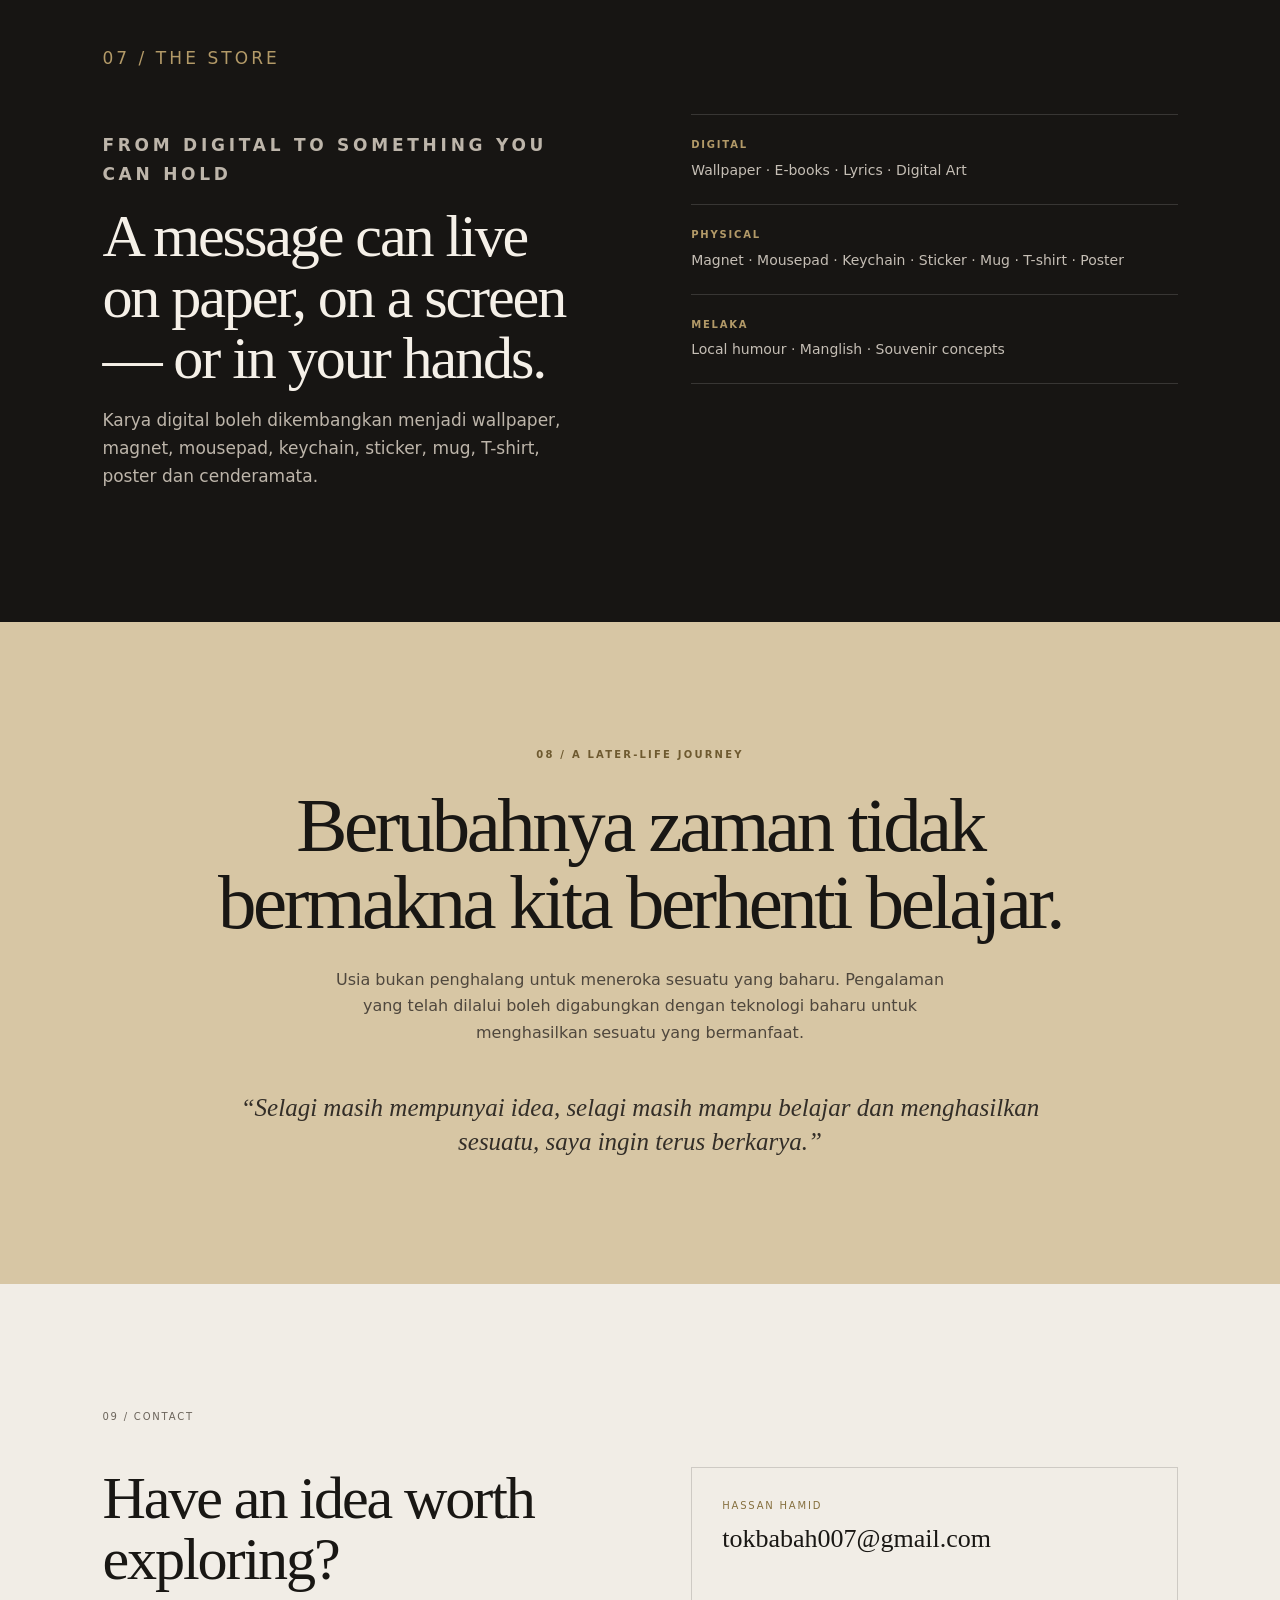
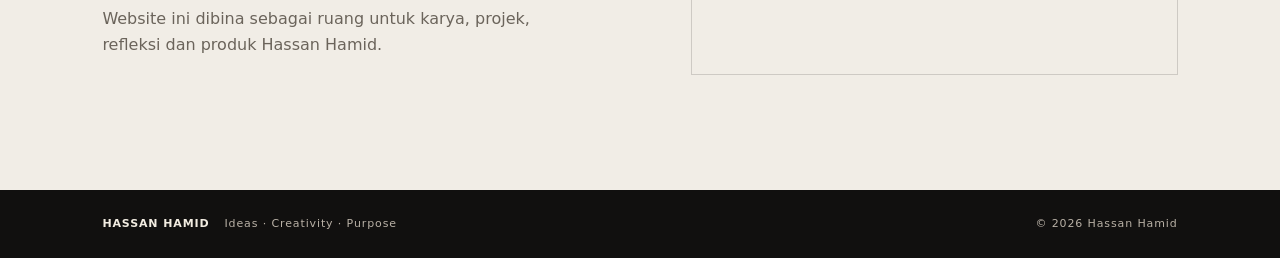
==== commit a8fd5a80: "Replace old photo with standing studio portrait in gallery Co-Authored-By: Claude Opus 5.5 <noreply@" ====
--- a/index.html
+++ b/index.html
@@ -205,9 +205,9 @@
         <div class="gallery-tile"><div class="tile-number">03</div><h3>MELAKA</h3><p>Local humour &amp; souvenir concepts</p></div>
         <figure class="gallery-tile image-tile">
           <picture>
-            <source srcset="assets/hassan-hamid.webp" type="image/webp">
-            <img src="assets/hassan-hamid.jpg" width="1200" height="1600" loading="lazy" decoding="async"
-                 alt="Photograph of Hassan Hamid wearing a songkok and a batik-trimmed jacket"
+            <source srcset="assets/hassan-portrait.webp" type="image/webp">
+            <img src="assets/hassan-portrait.png" width="1086" height="1448" loading="lazy" decoding="async"
+                 alt="Hassan Hamid standing in a study with bookshelves and a globe, wearing a songkok and a batik-trimmed jacket"
                  data-i18n-alt="altPortrait">
           </picture>
           <figcaption class="image-overlay"><small data-i18n="portraitLabel">POTRET</small><strong>Hassan Hamid</strong></figcaption>
